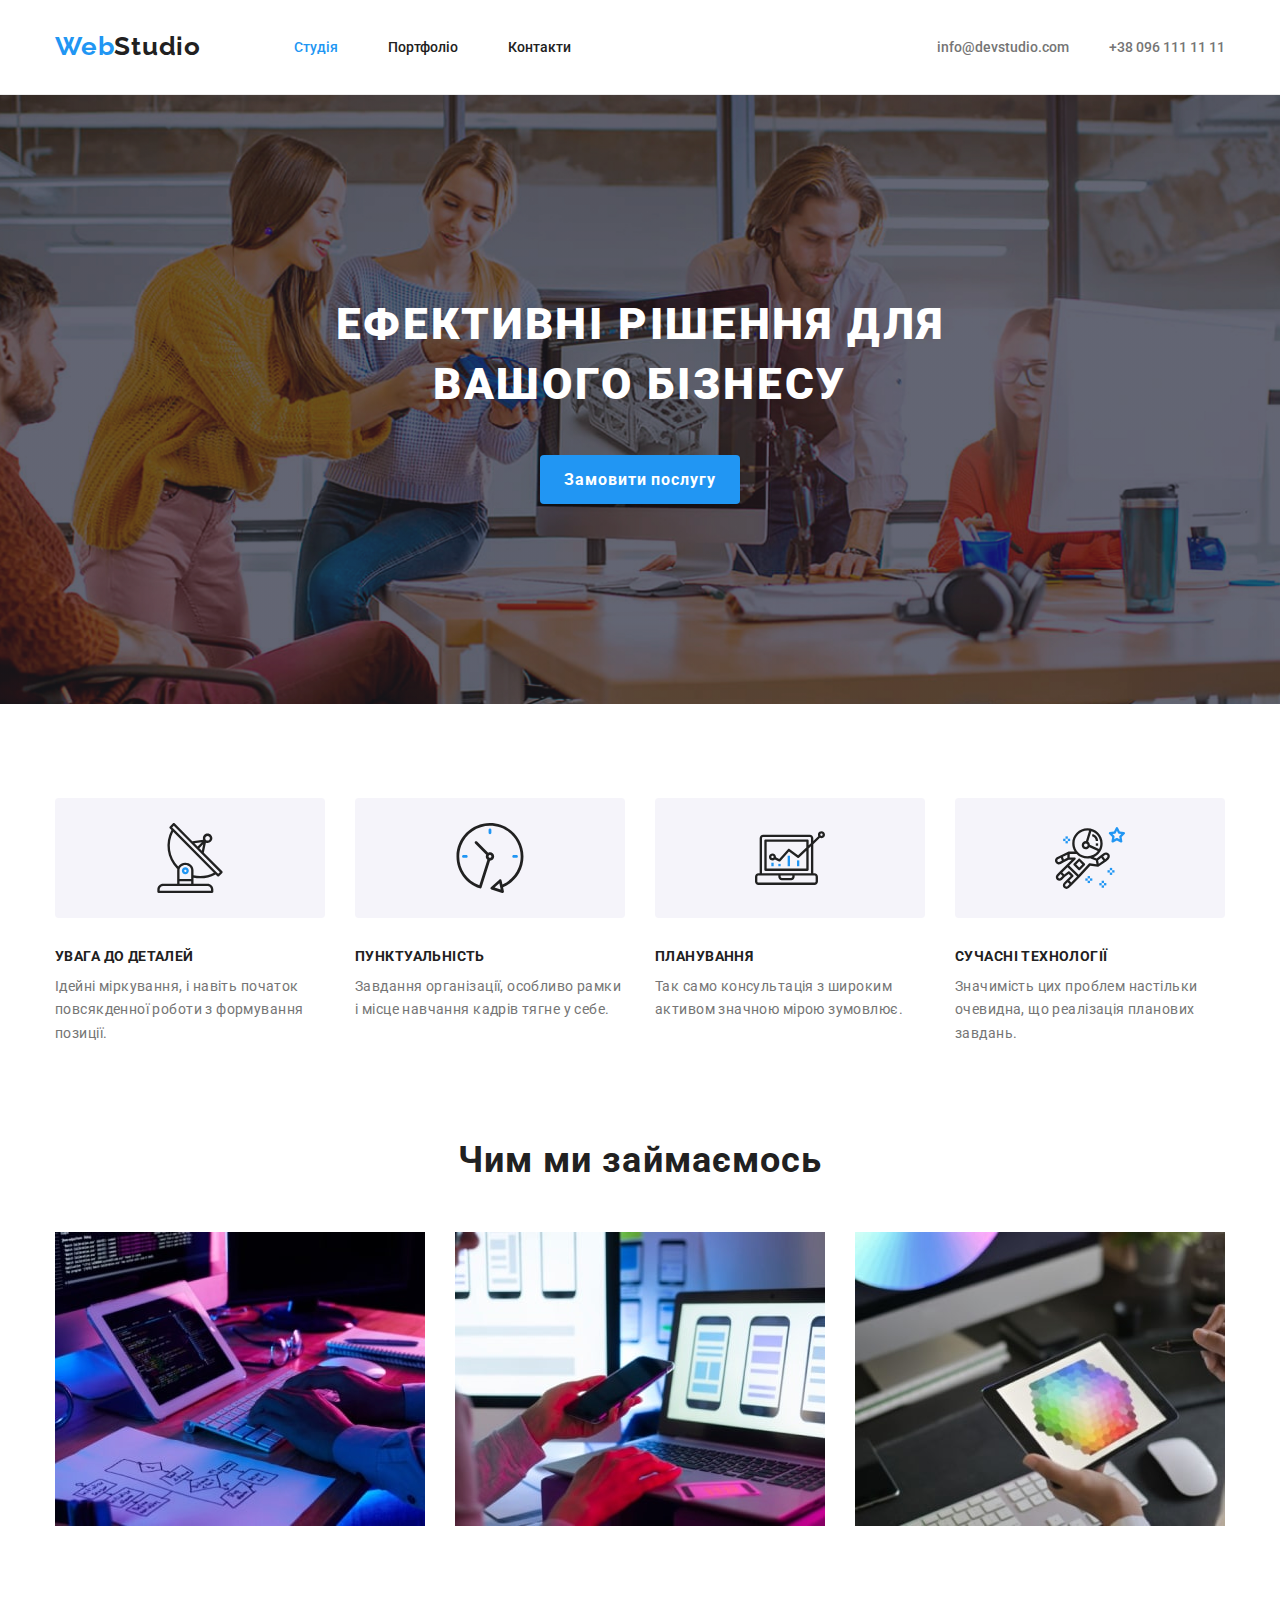
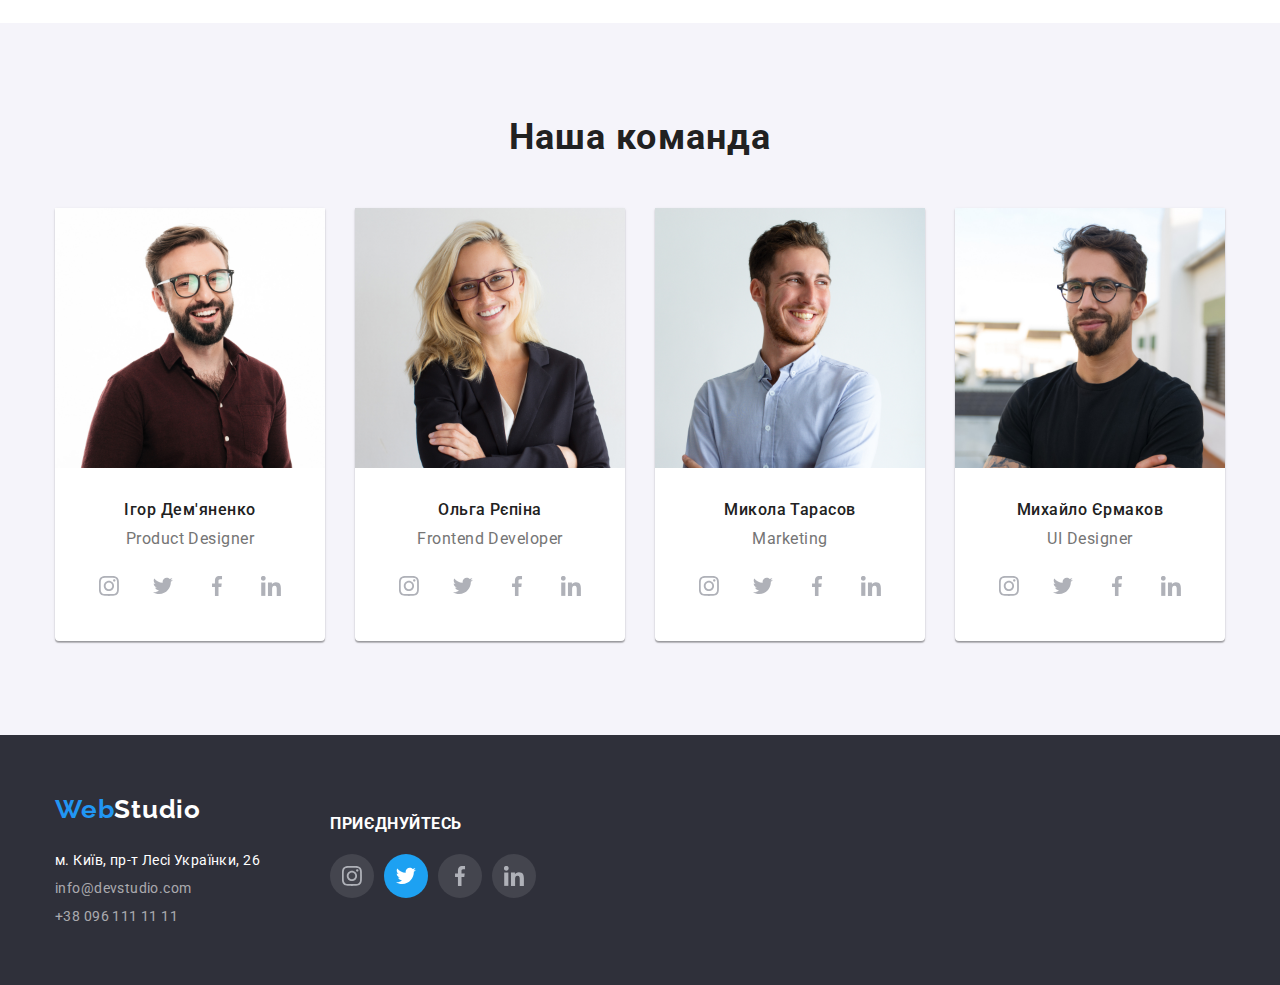
==== index.html @ 8936e747 "add icon in feature, add social link in employee (grid use), add link in footer (grid), some fixes a" ====
<!doctype html>
<html lang="uk">
	<head>
		<meta charset="utf-8">
		<meta name="viewport" content="width=device-width, initial-scale=1">
		<title>Студія</title>
        <link rel="preconnect" href="https://fonts.googleapis.com">
        <link rel="preconnect" href="https://fonts.gstatic.com" crossorigin>
        <link rel="stylesheet"
            href="https://fonts.googleapis.com/css2?family=Raleway:wght@700&family=Roboto:wght@400;500;700;900&display=swap">
        <link rel="stylesheet" href="css/modern-normalize.css">
        <link rel="stylesheet" href="./css/styles.css">
        <link rel="stylesheet" href="https://cdnjs.cloudflare.com/ajax/libs/font-awesome/5.15.4/css/all.min.css">

	</head>
	<body>
        <header class="header">
            <div class="container">
                <a href="#" class="logo"><span class="accent-text-logo">Web</span>Studio</a>
                <nav>
                    <ul class="navigation-button-list">
                        <li><a class="navigation-button navigation-button-active" href="#">Студія</a></li>
                        <li><a class="navigation-button" href="portfolio.html">Портфоліо</a></li>
                        <li><a class="navigation-button" href="#">Контакти</a></li>
                    </ul>
                </nav>
                <ul class="contact-info">
                    <li><a class="email" href="mailto:info@devstudio.com" title="info@devstudio.com">info@devstudio.com</a></li>
                    <li><a class="tel" href="tel:+380961111111">+38 096 111 11 11</a></li>
                </ul>
            </div>
        </header>
		<main>
			<section class="hero">
                <div class="hero-container container">
                    <h1 class="hero-header">Ефективні рішення для вашого бізнесу</h1>
                    <button class="hero-button" type="button">Замовити послугу</button>
                </div>
			</section>
			<section class="main-content">
                <div class="container">
                    <ul class="feature-list">
                        <li class="feature antenna">
                            <h3 class="feature-title">увага до деталей</h3>
                            <p class="feature-description">
                                Ідейні міркування, і навіть початок повсякденної роботи з
                                формування позиції.
                            </p>
                        </li>
                        <li class="feature clock">
                            <h3 class="feature-title">пунктуальність</h3>
                            <p class="feature-description">
                                Завдання організації, особливо рамки і місце навчання кадрів тягне
                                у себе.
                            </p>
                        </li>
                        <li class="feature diagram">
                            <h3 class="feature-title">планування</h3>
                            <p class="feature-description">
                                Так само консультація з широким активом значною мірою зумовлює.
                            </p>
                        </li>
                        <li class="feature astronaut">
                            <h3 class="feature-title">сучасні технології</h3>
                            <p class="feature-description">
                                Значимість цих проблем настільки очевидна, що реалізація планових
                                завдань.
                            </p>
                        </li>
                    </ul>
                </div>
			</section>
            <section class="development">
                <div class="container">
                    <h2 class="development-stack-header">Чим ми займаємось</h2>
                    <ul class="development-stack-list">
                        <li class="development-stack">
                            <img src="./images/img_1.jpg" alt="макінтош" width="370" height="294" />
                        </li>
                        <li class="development-stack">
                            <img src="./images/img_2.jpg" alt="макбук" width="370" height="294" />
                        </li>
                        <li class="development-stack">
                            <img src="./images/img_3.jpg" alt="айпад" width="370" height="294" />
                        </li>
                    </ul>
                </div>
			</section>
            <section class="team-section">
                <div class="container">
                    <h2 class="team-header">Наша команда</h2>
                    <ul class="team-list">
                        <li class="employee">
                            <img src="./images/Igor.jpg" alt="Ігор Дем'яненко" width="300" />
                            <div class="employee-name-job">
                                <h3 class="employee-name">Ігор Дем'яненко</h3>
                                <p class="employee-job">Product Designer</p>

                                <div class="employee-icons">
                                    <ul class="employee-icons-ul">
                                        <li>
                                            <a href="https://www.instagram.com/" target="_blank">
                                                <svg class="employee-icon" width="44" height="44">
                                                    <circle cx="50%" cy="50%" r="22" fill="currentColor" />
                                                    <use xlink:href="./images/instagram.svg#icon" width="20" height="20" x="27%" y="27%"></use>
                                                </svg>
                                            </a>
                                        </li>
                                        <li>
                                            <a href="https://www.x.com/" target="_blank">
                                                <svg class="employee-icon" width="44" height="44">
                                                    <circle cx="50%" cy="50%" r="22" fill="null" />
                                                    <use xlink:href="./images/twitter.svg#icon" width="20" height="20" x="27%" y="27%"></use>
                                                </svg>
                                            </a>
                                        </li>
                                        <li>
                                            <a href="https://www.facebook.com/" target="_blank">
                                                <svg class="employee-icon" width="44" height="44">
                                                    <circle cx="50%" cy="50%" r="22" fill="null" />
                                                    <use xlink:href="./images/facebook.svg#icon" width="20" height="20" x="27%" y="27%"></use>
                                                </svg>
                                            </a>
                                        </li>
                                        <li>
                                            <a href="https://www.linkedin.com/" target="_blank">
                                                <svg class="employee-icon" width="44" height="44">
                                                    <circle cx="50%" cy="50%" r="22" fill="null" />
                                                    <use xlink:href="./images/linkedin.svg#icon" width="20" height="20" x="27%" y="27%"></use>
                                                </svg>
                                            </a>
                                        </li>
                                    </ul>
                                </div>
                            </div>
                        </li>
                        <li class="employee">
                            <img src="./images/Olga.jpg" alt="Ольга Рєпіна" width="270" height="260" />
                            <div class="employee-name-job">
                                <h3 class="employee-name">Ольга Рєпіна</h3>
                                <p class="employee-job">Frontend Developer</p>

                                <div class="employee-icons">
                                    <ul class="employee-icons-ul">
                                        <li>
                                            <a href="https://www.instagram.com/" target="_blank">
                                                <svg class="employee-icon" width="44" height="44">
                                                    <circle cx="50%" cy="50%" r="22" fill="currentColor" />
                                                    <use xlink:href="./images/instagram.svg#icon" width="20" height="20" x="27%" y="27%"></use>
                                                </svg>
                                            </a>
                                        </li>
                                        <li>
                                            <a href="https://www.x.com/" target="_blank">
                                                <svg class="employee-icon" width="44" height="44">
                                                    <circle cx="50%" cy="50%" r="22" fill="null" />
                                                    <use xlink:href="./images/twitter.svg#icon" width="20" height="20" x="27%" y="27%"></use>
                                                </svg>
                                            </a>
                                        </li>
                                        <li>
                                            <a href="https://www.facebook.com/" target="_blank">
                                                <svg class="employee-icon" width="44" height="44">
                                                    <circle cx="50%" cy="50%" r="22" fill="null" />
                                                    <use xlink:href="./images/facebook.svg#icon" width="20" height="20" x="27%" y="27%"></use>
                                                </svg>
                                            </a>
                                        </li>
                                        <li>
                                            <a href="https://www.linkedin.com/" target="_blank">
                                                <svg class="employee-icon" width="44" height="44">
                                                    <circle cx="50%" cy="50%" r="22" fill="null" />
                                                    <use xlink:href="./images/linkedin.svg#icon" width="20" height="20" x="27%" y="27%"></use>
                                                </svg>
                                            </a>
                                        </li>
                                    </ul>
                                </div>
                            </div>
                        </li>
                        <li class="employee">
                            <img src="./images/Mykola.jpg" alt="Микола Тарасов" width="270" height="260" />
                            <div class="employee-name-job">
                                <h3 class="employee-name">Микола Тарасов</h3>
                                <p class="employee-job">Marketing</p>

                                <div class="employee-icons">
                                    <ul class="employee-icons-ul">
                                        <li>
                                            <a href="https://www.instagram.com/" target="_blank">
                                                <svg class="employee-icon" width="44" height="44">
                                                    <circle cx="50%" cy="50%" r="22" fill="currentColor" />
                                                    <use xlink:href="./images/instagram.svg#icon" width="20" height="20" x="27%" y="27%"></use>
                                                </svg>
                                            </a>
                                        </li>
                                        <li>
                                            <a href="https://www.x.com/" target="_blank">
                                                <svg class="employee-icon" width="44" height="44">
                                                    <circle cx="50%" cy="50%" r="22" fill="null" />
                                                    <use xlink:href="./images/twitter.svg#icon" width="20" height="20" x="27%" y="27%"></use>
                                                </svg>
                                            </a>
                                        </li>
                                        <li>
                                            <a href="https://www.facebook.com/" target="_blank">
                                                <svg class="employee-icon" width="44" height="44">
                                                    <circle cx="50%" cy="50%" r="22" fill="null" />
                                                    <use xlink:href="./images/facebook.svg#icon" width="20" height="20" x="27%" y="27%"></use>
                                                </svg>
                                            </a>
                                        </li>
                                        <li>
                                            <a href="https://www.linkedin.com/" target="_blank">
                                                <svg class="employee-icon" width="44" height="44">
                                                    <circle cx="50%" cy="50%" r="22" fill="null" />
                                                    <use xlink:href="./images/linkedin.svg#icon" width="20" height="20" x="27%" y="27%"></use>
                                                </svg>
                                            </a>
                                        </li>
                                    </ul>
                                </div>
                            </div>
                        </li>
                        <li class="employee">
                            <img src="./images/Myhailo.jpg" alt="Михайло Єрмаков" width="270" height="260" />
                            <div class="employee-name-job">
                                <h3 class="employee-name">Михайло Єрмаков</h3>
                                <p class="employee-job">UI Designer</p>
    
                                <div class="employee-icons">
                                    <ul class="employee-icons-ul">
                                        <li>
                                            <a href="https://www.instagram.com/" target="_blank">
                                                <svg class="employee-icon" width="44" height="44">
                                                    <circle cx="50%" cy="50%" r="22" fill="currentColor" />
                                                    <use xlink:href="./images/instagram.svg#icon" width="20" height="20" x="27%" y="27%"></use>
                                                </svg>
                                            </a>
                                        </li>
                                        <li>
                                            <a href="https://www.x.com/" target="_blank">
                                                <svg class="employee-icon" width="44" height="44">
                                                    <circle cx="50%" cy="50%" r="22" fill="null" />
                                                    <use xlink:href="./images/twitter.svg#icon" width="20" height="20" x="27%" y="27%"></use>
                                                </svg>
                                            </a>
                                        </li>
                                        <li>
                                            <a href="https://www.facebook.com/" target="_blank">
                                                <svg class="employee-icon" width="44" height="44">
                                                    <circle cx="50%" cy="50%" r="22" fill="null" />
                                                    <use xlink:href="./images/facebook.svg#icon" width="20" height="20" x="27%" y="27%"></use>
                                                </svg>
                                            </a>
                                        </li>
                                        <li>
                                            <a href="https://www.linkedin.com/" target="_blank">
                                                <svg class="employee-icon" width="44" height="44">
                                                    <circle cx="50%" cy="50%" r="22" fill="null" />
                                                    <use xlink:href="./images/linkedin.svg#icon" width="20" height="20" x="27%" y="27%"></use>
                                                </svg>
                                            </a>
                                        </li>
                                    </ul>
                                </div>
                            </div>
                        </li>
                    </ul>
                </div>
            </section>
		</main>
        <footer class="footer">
            <div class="container">
                <div class="footer-adress">
                    <a href="#" class="footer-logo"><span class="accent-text-logo">Web</span>Studio</a>
                    <address class="contact-info-footer">
                        <span class="studio-adress">м. Київ, пр-т Лесі Українки, 26</span>
                        <a class="email-footer" href="mailto:info@devstudio.com">info@devstudio.com</a>
                        <a class="tel-footer" href="tel:+380961111111">+38 096 111 11 11</a>
                    </address>
                </div>
                <div class="footer-icons-div">
                    <h3>приєднуйтесь</h3>
                    <ul class="footer-icons-ul">
                        <li>
                            <a href="https://www.instagram.com/" target="_blank">
                                <svg class="footer-icon" width="44" height="44">
                                    <circle cx="50%" cy="50%" r="22" fill="currentColor" />
                                    <use xlink:href="./images/instagram.svg#icon" width="20" height="20" x="27%" y="27%"></use>
                                </svg>
                            </a>
                        </li>
                        <li>
                            <a href="https://www.x.com/" target="_blank">
                                <svg class="footer-icon-twitter" width="44" height="44">
                                    <circle cx="50%" cy="50%" r="22" fill="null" />
                                    <use xlink:href="./images/twitter.svg#icon" width="20" height="20" x="27%" y="27%"></use>
                                </svg>
                            </a>
                        </li>
                        <li>
                            <a href="https://www.facebook.com/" target="_blank">
                                <svg class="footer-icon" width="44" height="44">
                                    <circle cx="50%" cy="50%" r="22" fill="null" />
                                    <use xlink:href="./images/facebook.svg#icon" width="20" height="20" x="27%" y="27%"></use>
                                </svg>
                            </a>
                        </li>
                        <li>
                            <a href="https://www.linkedin.com/" target="_blank">
                                <svg class="footer-icon" width="44" height="44">
                                    <circle cx="50%" cy="50%" r="22" fill="null" />
                                    <use xlink:href="./images/linkedin.svg#icon" width="20" height="20" x="27%" y="27%"></use>
                                </svg>
                            </a>
                        </li>
                    </ul>
                </div>
                
            </div>
        </footer>
	</body>
</html>
---- css/styles.css ----
:root {
    --primary-color: #212121;           /* Dark Gray */
    --secondary-color: #757575;         /* Medium Gray */
    --background-primary-color: #FFFFFF; /* White */
    --background-secondary-color: #2F303A; /* Dark Blue-Gray */
    --accent-color: #2196F3;            /* Blue */
    --transparent-color: #FFFFFF99;      /* Semi-Transparent White */
    --inactive-filter-color: #F5F4FA;   /* Light Gray */
    --shadow-color: rgba(0, 0, 0, 0.15);
    --footer-info-color: rgba(255, 255, 255, 0.6);
    --block-feature-color: rgba(245, 244, 250, 1);
    --employee-icon-color: rgba(175, 177, 184, 1);
}

 body {
     font-family: "Roboto", sans-serif;
     font-style: normal;
     font-size: 14px;
     font-weight: 400;
     color: #212121;
     margin: 0 auto;
}
.container {
     max-width: 1200px;
     padding-left: 15px;
     padding-right: 15px;
     margin-left: auto;
     margin-right: auto;
}
button {
    border: 0px;
    border-radius: 4px;
}
button:focus {
    outline: none;
    border: 1px solid var(--accent-color);
}
h1, h2, h3, p, ul, li {
    padding: 0;
    margin: 0;
}
 .header {
     background-color: var(--background-primary-color);
     border-bottom: 1px solid #ECECEC;
     padding: 32px 0;
}
.header .container {
    display: flex;
    align-items: center;
}

.logo {    
    margin-right: 93px;
}
.navigation-button-list {
    display: flex;
    gap: 50px;    
}
.navigation-button {
    display: inline-block;
}
.contact-info {
    margin-left: auto;
    display: flex;
    gap: 40px;
}
 .logo, .footer-logo {
     color: var(--primary-color);
     text-decoration: none;
     font-family: "Raleway", sans-serif;
     letter-spacing: 0.03em;
     font-weight: 700;
     font-size: 26px;
}
 .accent-text-logo {
     color: var(--accent-color) 
}
 .tel, .email, .navigation-button, .navigation-button-active {
     transition: color 300ms;
     color: var(--primary-color);
     text-decoration: none;
     font-weight: 500;
}
 .tel, .email {
     color: var(--secondary-color) 
}
.contact-info a:hover,
.contact-info a:focus,
.navigation-button:hover,
.navigation-button:focus,
.navigation-button-active {
    color: var(--accent-color);
}

 .hero {
     background: linear-gradient(rgba(47, 48, 58, 0.4), rgba(47, 48, 58, 0.4)), 
     url('/images/img-overlay.jpg') center/cover no-repeat;     
     background-color: var(--background-secondary-color);
     padding-top: 200px;
     padding-bottom: 200px;
}
.hero-container {
    display: flex;
    justify-content: center;
    align-items: center;
    flex-direction: column;
}
 .hero-header {
     color: var(--background-primary-color);
     width: 696px;
     text-align: center;
     margin-bottom: 40px;
     font-size: 44px;
     font-weight: 900;
     text-transform: uppercase;
     line-height: 1.36;
     letter-spacing: 0.06em;
}
 .hero-button {
     color: var(--background-primary-color);
     padding: 10px 24px;
     margin: auto;
     font-size: 16px;
     font-weight: 700;
     line-height: 1.87;
     letter-spacing: 0.06em;
     border-radius: 4px;
     box-shadow: 0px 4px 4px 0px var(--shadow-color);
     background-color: var(--accent-color);
     cursor: pointer;
     border: none;
     font-family: inherit;
}
.main-content {
    padding-top: 94px;
}
.contact-info, .navigation-button-list, .feature, .development-stack-list, .filter-list, .team-list, .project-list, .footer-icons-ul, .employee-icons-ul {
     list-style-type: none;
}
.feature {
    max-width: 270px;
    flex-shrink: 0;
}

.feature::before {
    display: block;
    content: "";
    height: 120px;
    background-color: var(--block-feature-color);
    background-repeat: no-repeat;
    background-position: center;
    border-radius: 4px;
    margin-bottom: 30px;
}

.antenna::before {
    background-image: url("/images/antenna.svg");
}
.clock::before {
    background-image: url("/images/clock.svg");
}
.diagram::before {
    background-image: url("/images/diagram.svg");
}
.astronaut::before {
    background-image: url("/images/astronaut.svg");
}
.feature-list {
    display: flex;
    flex-direction: row;
    justify-content: center;
    gap: 30px;
}
 .feature-title {
     color: var(--primary-color);
     font-weight: 700;
     text-transform: uppercase;
     font-size: 14px;
     letter-spacing: 0.03em;
     padding-bottom: 10px;
}
 .feature-description {
     color: var(--secondary-color);
     line-height: 1.71;
     letter-spacing: 0.03em;
}
 .development-stack-header, .team-header {
     color: var(--primary-color);
     text-align: center;
     font-size: 36px;
     font-weight: 700;
     letter-spacing: 0.03em;
     margin-bottom: 50px;
}
.development-stack-list {
    display: flex;
    justify-content: center;
    gap: 30px;
}
.development {
    padding: 94px 0px;
}
.team-section {
    background-color: var(--inactive-filter-color);
    padding: 94px 0px;
}
.team-list {
    display: flex;
    flex-direction: row;
    justify-content: center;
    gap: 30px;
}
.employee {
    background-color: var(--background-primary-color);
    border-radius: 0px 0px 4px 4px;
    box-shadow: 0px 2px 1px 0px rgba(0, 0, 0, 0.20), 0px 1px 1px 0px rgba(0, 0, 0, 0.14), 0px 1px 3px 0px rgba(0, 0, 0, 0.12);
}
.employee img {
    height: 260px;
    width: 270px;
}
.employee-name-job {
    padding-top: 30px;
    padding-bottom: 30px;
    text-align: center;
}
 .employee-name, .employee-job {
     color: var(--primary-color);
     font-size: 16px;
     font-weight: 500;
     letter-spacing: 0.03em;
     display: flex;
     justify-content: center;
}
.employee-name {
    margin-bottom: 10px;
}
 .employee-job {
     color: var(--secondary-color);
     margin-bottom: 16px;
     font-weight: 400;
}
 .footer {
     background-color: var(--background-secondary-color);
     padding-top: 60px;
     padding-bottom: 60px;
     width: 100%;
     position: relative;
}
 .footer-logo {
     color: var(--background-primary-color);
}
.contact-info-footer {
    margin-top: 28px;
    display: flex;
    flex-direction: column;
    gap: 12px;
}
 .studio-adress, .email-footer, .tel-footer {
     color: var(--background-primary-color);
     font-style: normal;
     font-size: 14px;
     line-height: 1.14;
     letter-spacing: 0.03em;
}
 .email-footer, .tel-footer {
     color: var(--footer-info-color);
     text-decoration: none;
}

.project-area-container {
    padding: 94px 0px;
}
.filter-list {
    display: flex;
    flex-direction: row;
    justify-content: center;
    gap: 8px;
    margin-bottom: 50px;
}
 .filter {
     color: var(--primary-color);
     background-color: var(--inactive-filter-color);
     font-family: inherit;
     font-size: 16px;
     font-weight: 500;
     line-height: 1.62;
     letter-spacing: 0.03em;
     cursor: pointer;
     transition: color 300ms;
     padding: 6px 22px;
     gap: 30px;
     border: none;
}
 .filter:hover, .filter:focus {
     color: var(--background-primary-color);
     background-color: var(--accent-color);
     box-shadow: 0px 2px 2px 0px rgba(0, 0, 0, 0.12), 0px 1px 2px 0px rgba(0, 0, 0, 0.08), 0px 3px 1px 0px rgba(0, 0, 0, 0.10);
}
 .project {
     text-decoration: none;
}
.project-list {
    display: grid;
    grid-template-columns: repeat(3, 1fr);
    justify-content: center;
    gap: 30px;
}
.project-list li {
    display: flex;
    flex-direction: column;
    border: 1px solid #EEE;
}
.project img {
    margin-bottom: 30px;
    width: 370px;
    height: 294px;
    display: block;

}
.project-details {
    padding: 0px 24px 20px 24px;
}
 .project-title {
     color: var(--primary-color);
     font-size: 18px;
     font-weight: 700;
     line-height: 2;
     letter-spacing: 0.06em;
}
 .project-description {
     color: var(--secondary-color);
     font-size: 16px;
     line-height: 1.87;
     letter-spacing: 0.03em;
}
.footer-icons-div {
    color: #FFF;
    font-family: 'Roboto', sans-serif; /* Лучше явно указать шрифт */
    font-size: 14px;
    font-weight: 700;
    text-transform: uppercase;
    padding: 20px 0; /* Padding для внутреннего отступа */
    margin-left: 70px;
}

.footer-icons-div h3 {
    margin-bottom: 20px;
    letter-spacing: 0.03em;
}

.footer-icons-ul {
    display: grid;
    grid-template-columns: repeat(4, 1fr); /* Равномерное распределение */
    gap: 10px;
    justify-content: start;
}

.footer>div {
    display: grid;
    grid-template-columns: repeat(2, auto); /* Равномерное распределение колонок */
    justify-content: start;
}

.footer-icon circle {
    fill: rgba(255, 255, 255, 0.1);
}

.footer-icon-twitter {
    fill: #1DA1F2;
}

.footer-icon, .footer-icon-twitter use {
    color: var(--background-primary-color);
}

.employee-icons {
    margin-left: 32px;
    margin-right: 32px;
}

.employee-icons-ul {
    display: grid;
    grid-template-columns: repeat(4, 1fr); /* Равномерное распределение */
    gap: 10px;
    justify-content: center;
}

.employee-icon circle {
    fill: white;
}

.employee-icon, use {
    color: var(--employee-icon-color);
}

.employee-icon:hover circle {
    transition: 300ms;
    fill: var(--accent-color)
}

.employee-icon:hover use {
    transition: 300ms;
    color: var(--background-primary-color);
}
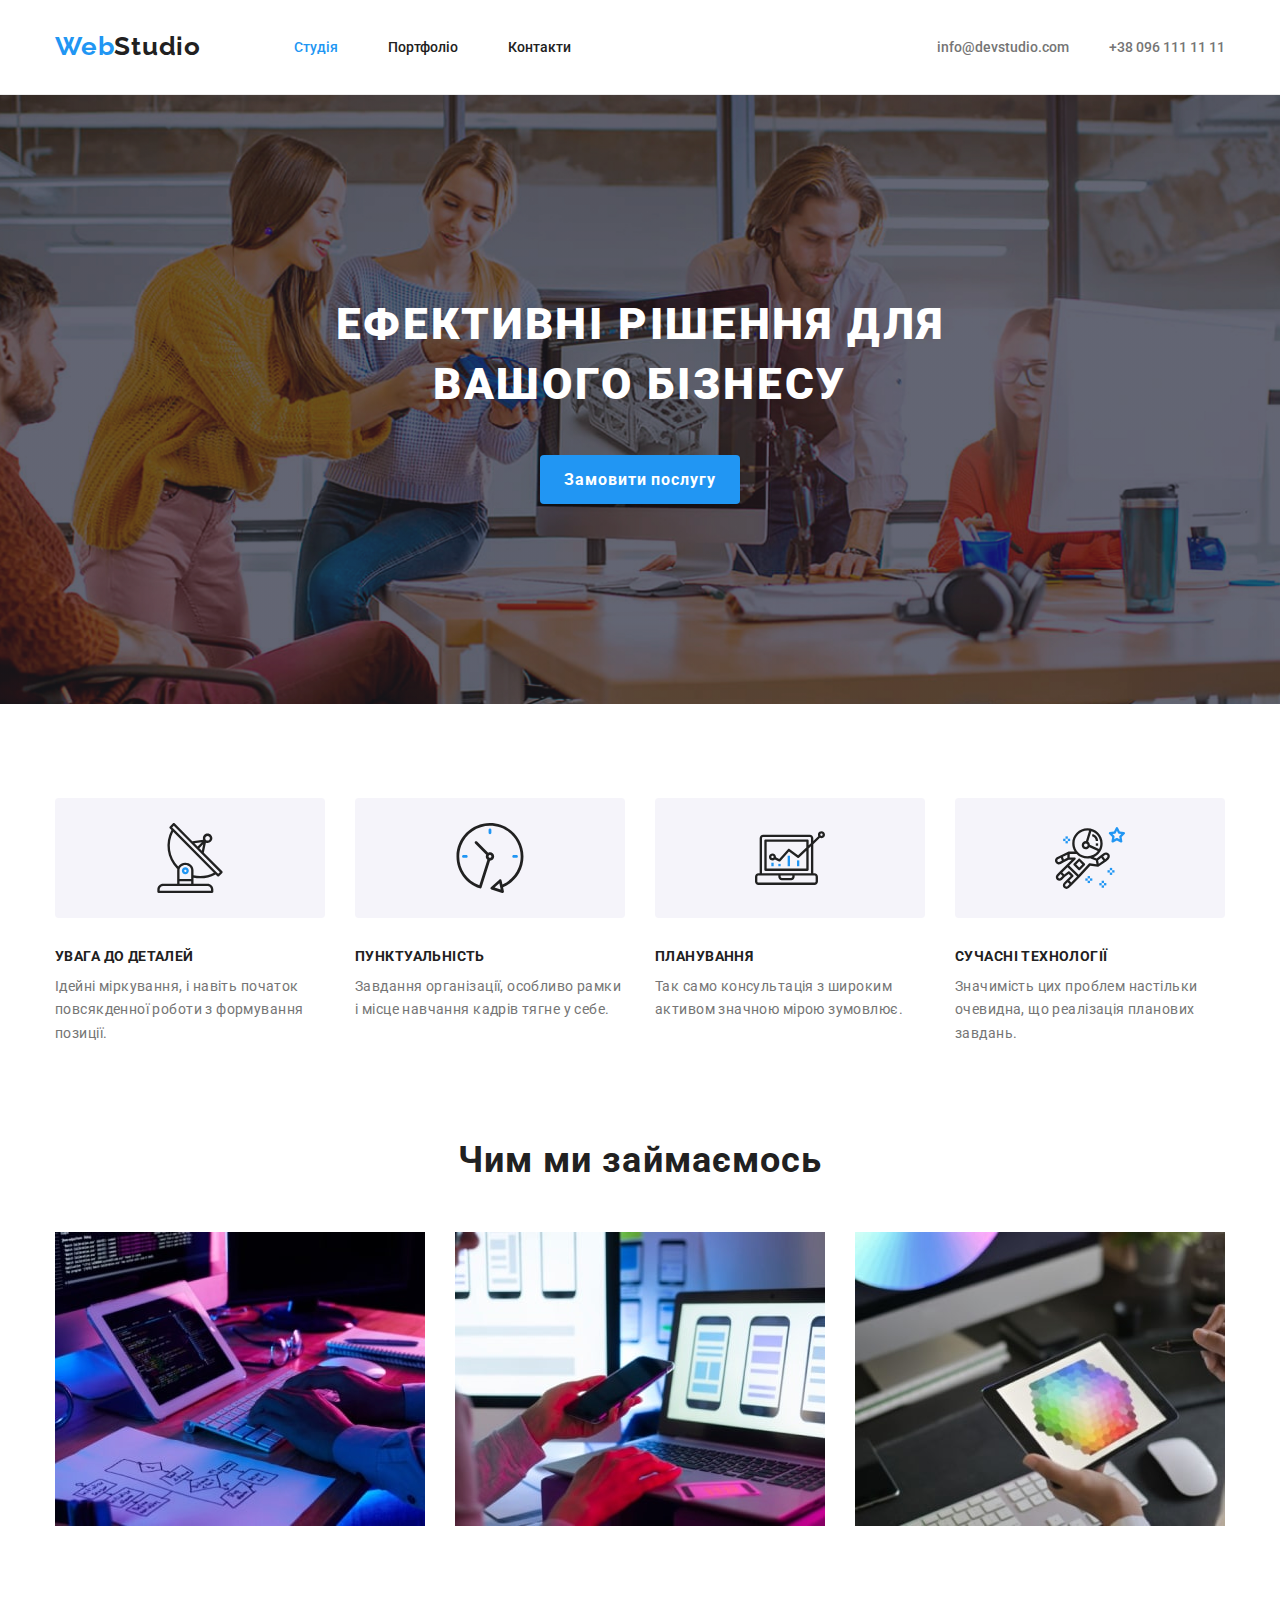
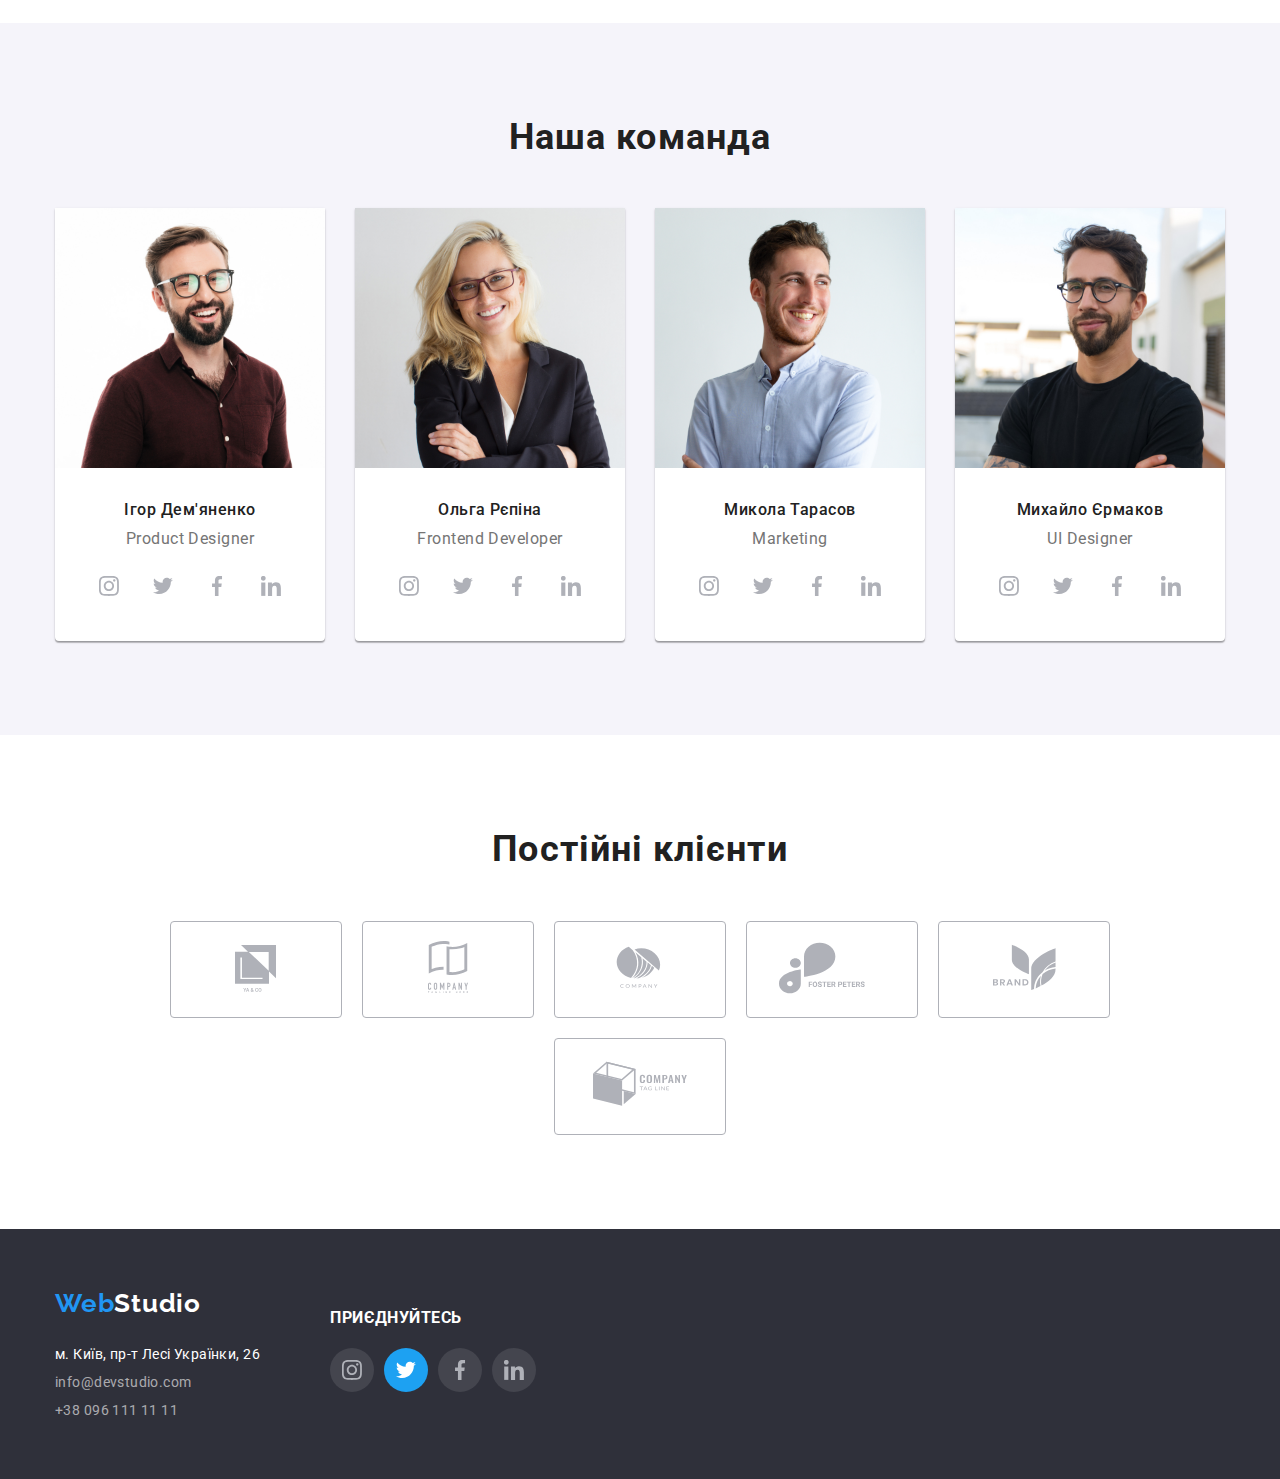
==== commit 6982a007: "add section regular-customers in index, add new footer in portfolio,many fixes" ====
--- a/index.html
+++ b/index.html
@@ -269,6 +269,57 @@
                     </ul>
                 </div>
             </section>
+            <section class="regular-customers">
+                <div class="container">
+                    <h2 class="regular-customers-stack-header">Постійні клієнти</h2>
+                    <ul class="regular-customers-stack-list">
+                        <li class="regular-customers-stack">
+                            <a href="#" target="_blank">
+                                <svg class="regular-customers-stack-icon" width="106" height="60">
+                                    <use xlink:href="./images/regular-customers-logo-1.svg#icon"></use>
+                                </svg>
+                            </a>
+                        </li>
+                        <li class="regular-customers-stack">
+                            <a href="#" target="_blank">
+                                <svg class="regular-customers-stack-icon" width="106" height="60">
+                                    <use xlink:href="./images/regular-customers-logo-2.svg#icon"></use>
+                                </svg>
+                            </a>
+                        </li>
+                        <li class="regular-customers-stack">
+                            <a href="#" target="_blank">
+                                <svg class="regular-customers-stack-icon" width="106" height="60">
+                                    <use xlink:href="./images/regular-customers-logo-3.svg#icon"></use>
+                                </svg>
+                            </a>
+                        </li>
+                        <li class="regular-customers-stack">
+                            <a href="#" target="_blank">
+                                <svg class="regular-customers-stack-icon" width="106" height="60">
+                                    <use xlink:href="./images/test.svg#icon-client-logo-4"></use>
+                                </svg>
+                            </a>
+                        </li>
+                        <li class="regular-customers-stack">
+                            <a href="#" target="_blank">
+                                <svg class="regular-customers-stack-icon" width="106" height="60">
+                                    <use xlink:href="./images/regular-customers-logo-5.svg#icon"></use>
+                                </svg>
+                            </a>
+                        </li>
+                        <li class="regular-customers-stack">
+                            <a href="#" target="_blank">
+                                <svg class="regular-customers-stack-icon" width="106" height="60">
+                                    <use xlink:href="./images/regular-customers-logo-6.svg#icon"></use>
+                                </svg>
+                            </a>
+                        </li>
+                    </ul>
+                </div>
+            </section>
+            
+            
 		</main>
         <footer class="footer">
             <div class="container">
--- a/css/styles.css
+++ b/css/styles.css
@@ -134,7 +134,7 @@
 .main-content {
     padding-top: 94px;
 }
-.contact-info, .navigation-button-list, .feature, .development-stack-list, .filter-list, .team-list, .project-list, .footer-icons-ul, .employee-icons-ul {
+.contact-info, .navigation-button-list, .feature, .development-stack-list, .filter-list, .team-list, .project-list, .footer-icons-ul, .employee-icons-ul, .regular-customers-stack-list {
      list-style-type: none;
 }
 .feature {
@@ -184,7 +184,7 @@
      line-height: 1.71;
      letter-spacing: 0.03em;
 }
- .development-stack-header, .team-header {
+ .development-stack-header, .team-header, .regular-customers-stack-header {
      color: var(--primary-color);
      text-align: center;
      font-size: 36px;
@@ -404,3 +404,45 @@
     color: var(--background-primary-color);
 }
 
+.regular-customers {
+    padding: 94px;
+}
+
+.regular-customers-stack-list {
+    display: flex;
+    flex-wrap: wrap;
+    justify-content: center;
+    gap: 20px;
+}
+
+.regular-customers-stack {
+    display: flex;
+    border-radius: 4px;
+    border: 1px solid #afb1b8;
+    transition: border-color 300ms ease;
+    fill: #afb1b8;
+}
+
+.regular-customers-stack-icon {
+    width: auto;
+    height: auto;
+    padding: 16px 32px;
+    fill: currentColor;
+}
+
+.regular-customers-stack:hover use {
+    transition: 300ms;
+    color: var(--accent-color);
+    fill: var(--accent-color);
+}
+
+.regular-customers-stack {
+    border-radius: 4px;
+    border: 1px #afb1b8 solid;
+}
+
+.regular-customers-stack:hover {
+    transition: 300ms;
+    color: var(--accent-color);
+    border: 1px #2196f3 solid;
+}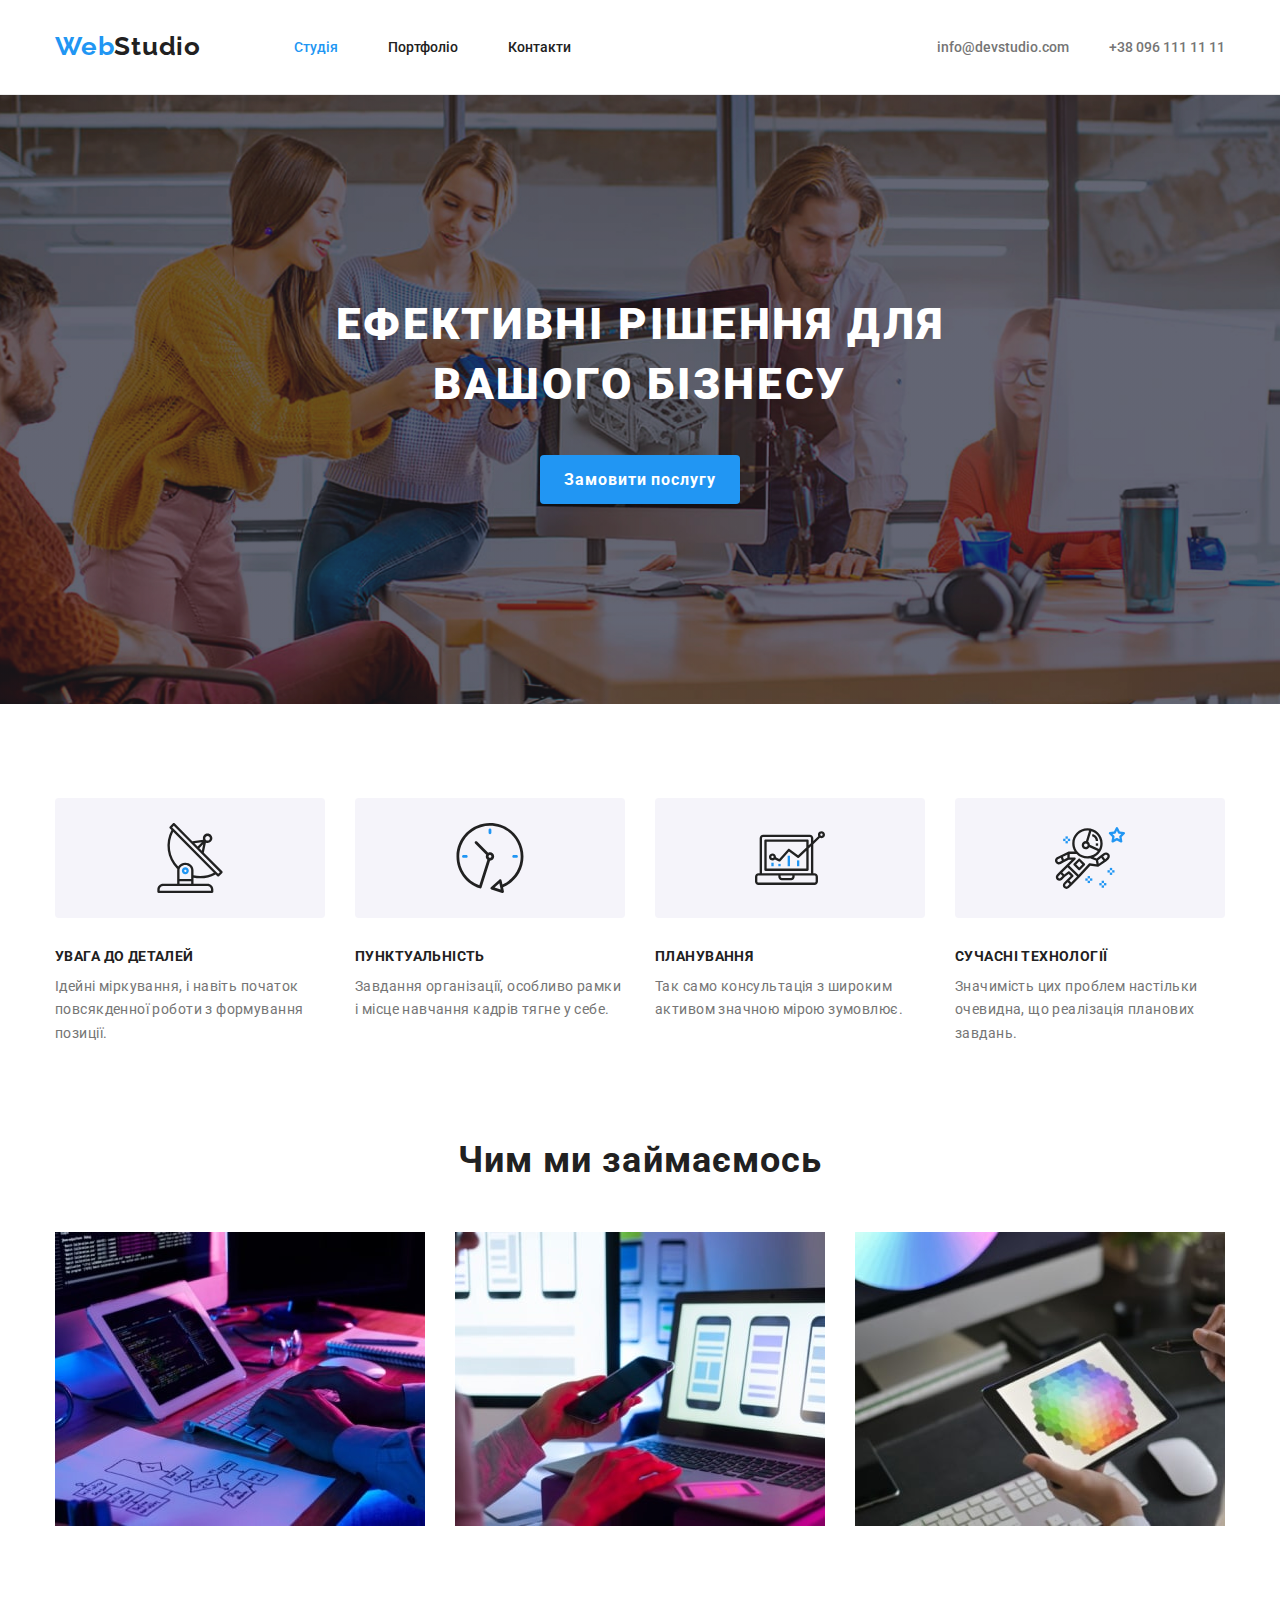
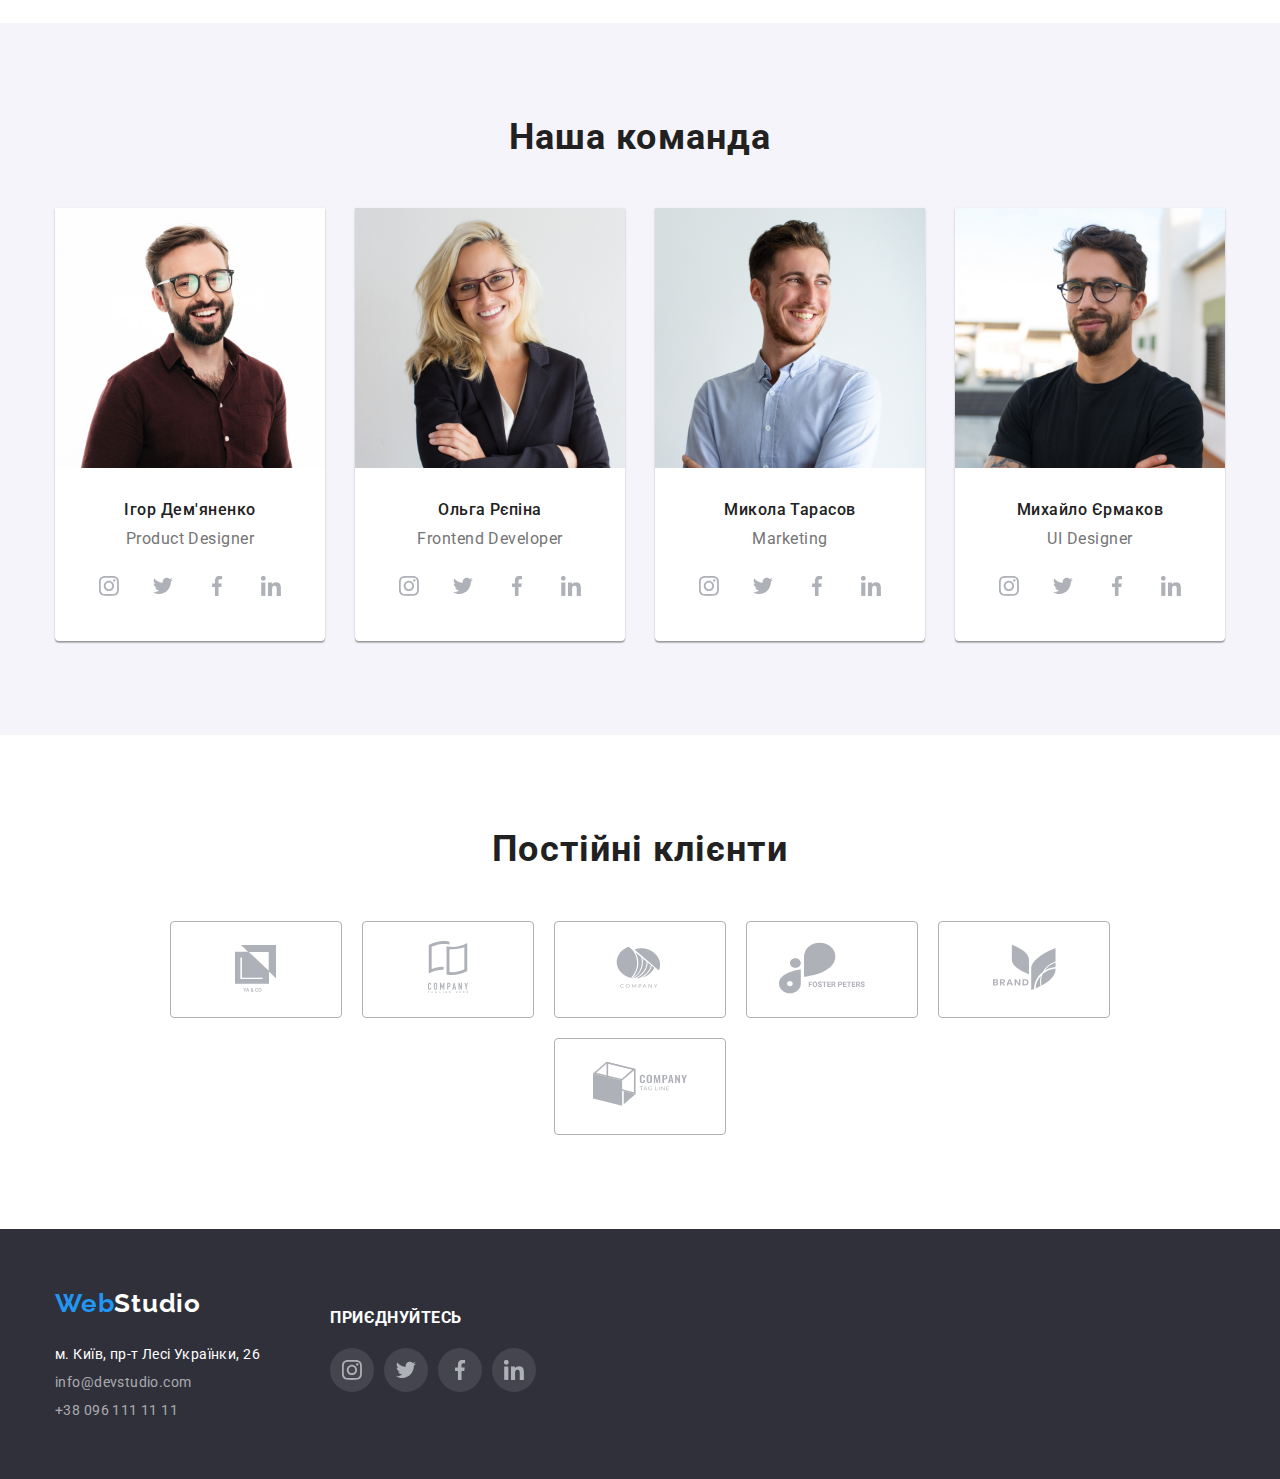
==== commit d23fd5a1: "some fix" ====
--- a/index.html
+++ b/index.html
@@ -344,7 +344,7 @@
                         </li>
                         <li>
                             <a href="https://www.x.com/" target="_blank">
-                                <svg class="footer-icon-twitter" width="44" height="44">
+                                <svg class="footer-icon" width="44" height="44">
                                     <circle cx="50%" cy="50%" r="22" fill="null" />
                                     <use xlink:href="./images/twitter.svg#icon" width="20" height="20" x="27%" y="27%"></use>
                                 </svg>
--- a/css/styles.css
+++ b/css/styles.css
@@ -10,6 +10,7 @@
     --footer-info-color: rgba(255, 255, 255, 0.6);
     --block-feature-color: rgba(245, 244, 250, 1);
     --employee-icon-color: rgba(175, 177, 184, 1);
+    --project-color-box-shadow: rgba(0, 0, 0, 0.16);
 }
 
  body {
@@ -313,10 +314,13 @@
 }
 .project img {
     margin-bottom: 30px;
-    width: 370px;
+    width: 380px;
     height: 294px;
     display: block;
 
+}
+.project:hover {
+    box-shadow: 1px 4px 6px var(--project-color-box-shadow);
 }
 .project-details {
     padding: 0px 24px 20px 24px;
@@ -366,8 +370,15 @@
     fill: rgba(255, 255, 255, 0.1);
 }
 
-.footer-icon-twitter {
-    fill: #1DA1F2;
+.footer-icon:hover circle {
+    transition: 300ms;
+    fill: var(--accent-color);
+    color: var(--background-primary-color);
+}
+
+.footer-icon:hover use {
+    transition: 300ms;
+    color: var(--background-primary-color);
 }
 
 .footer-icon, .footer-icon-twitter use {
@@ -413,14 +424,6 @@
     flex-wrap: wrap;
     justify-content: center;
     gap: 20px;
-}
-
-.regular-customers-stack {
-    display: flex;
-    border-radius: 4px;
-    border: 1px solid #afb1b8;
-    transition: border-color 300ms ease;
-    fill: #afb1b8;
 }
 
 .regular-customers-stack-icon {
@@ -438,11 +441,11 @@
 
 .regular-customers-stack {
     border-radius: 4px;
-    border: 1px #afb1b8 solid;
+    border: 1px var(--employee-icon-color) solid;
 }
 
 .regular-customers-stack:hover {
     transition: 300ms;
     color: var(--accent-color);
-    border: 1px #2196f3 solid;
+    border: 1px var(--accent-color) solid;
 }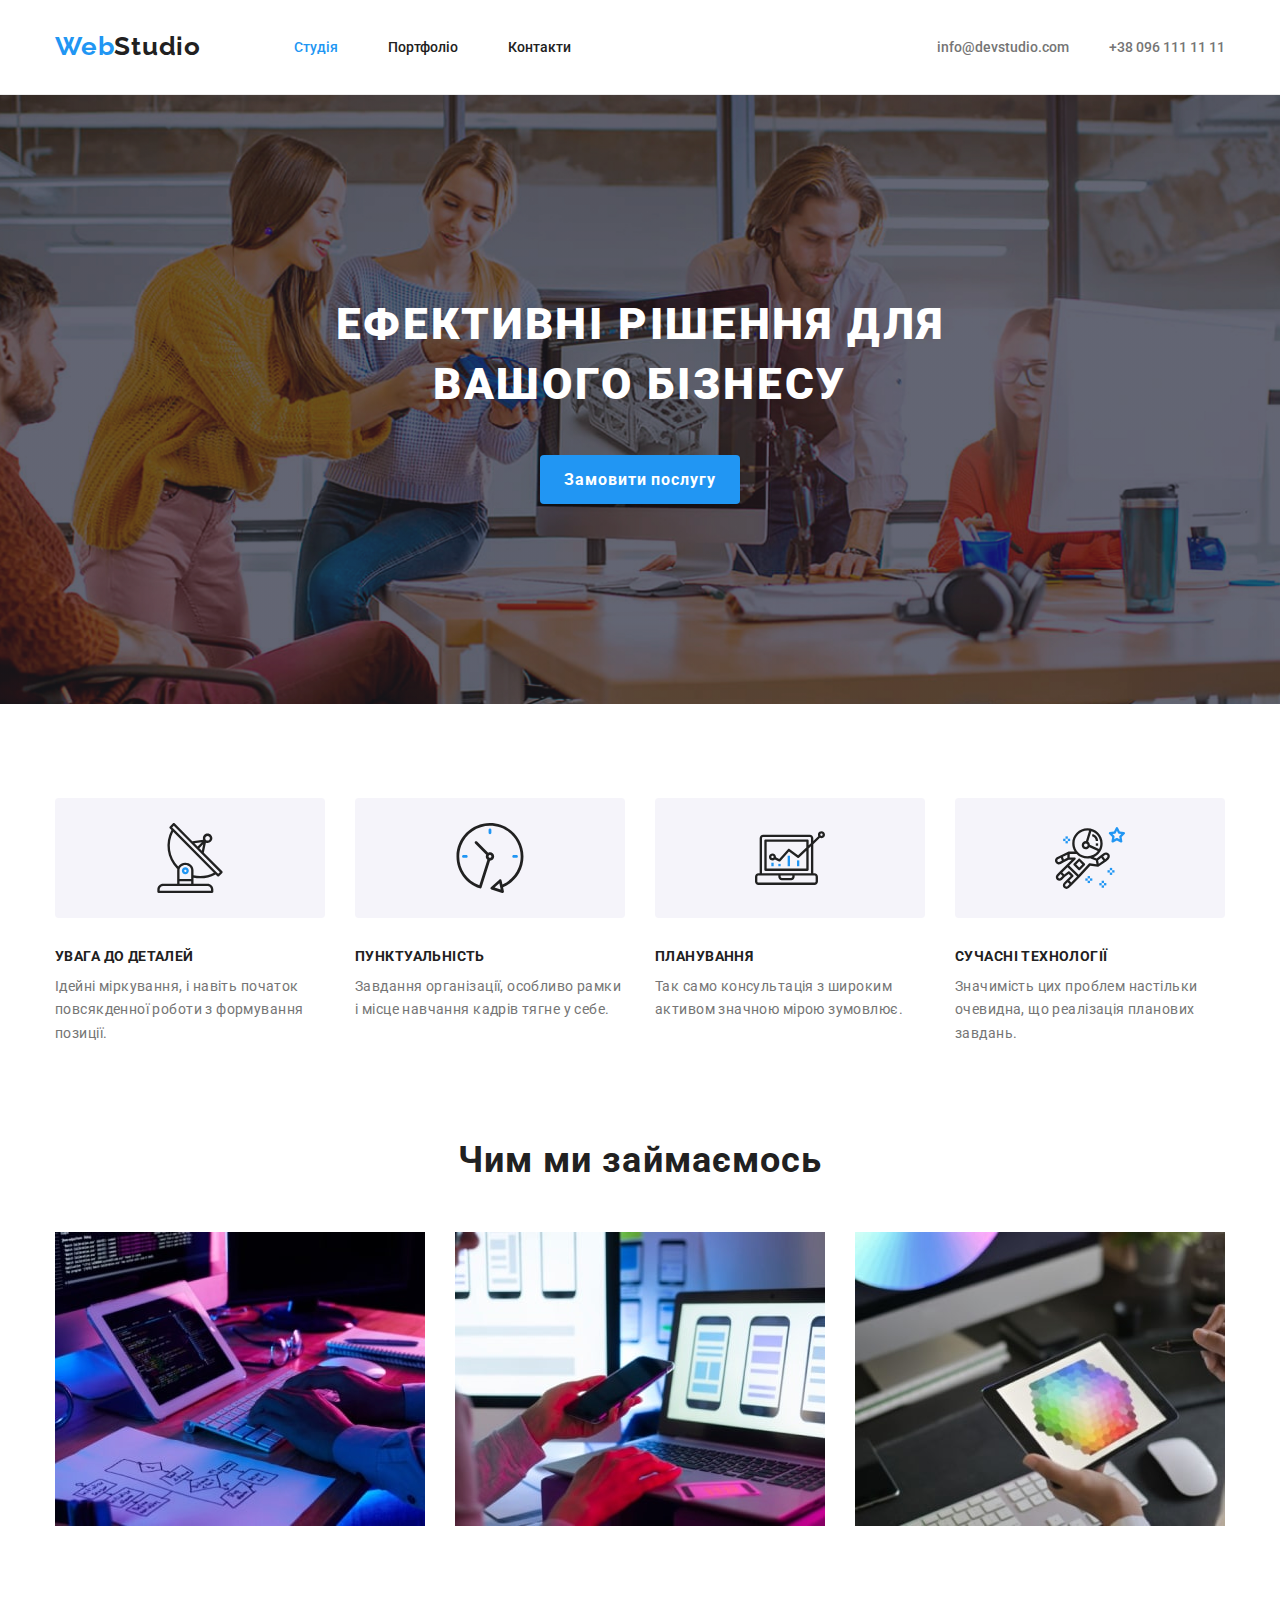
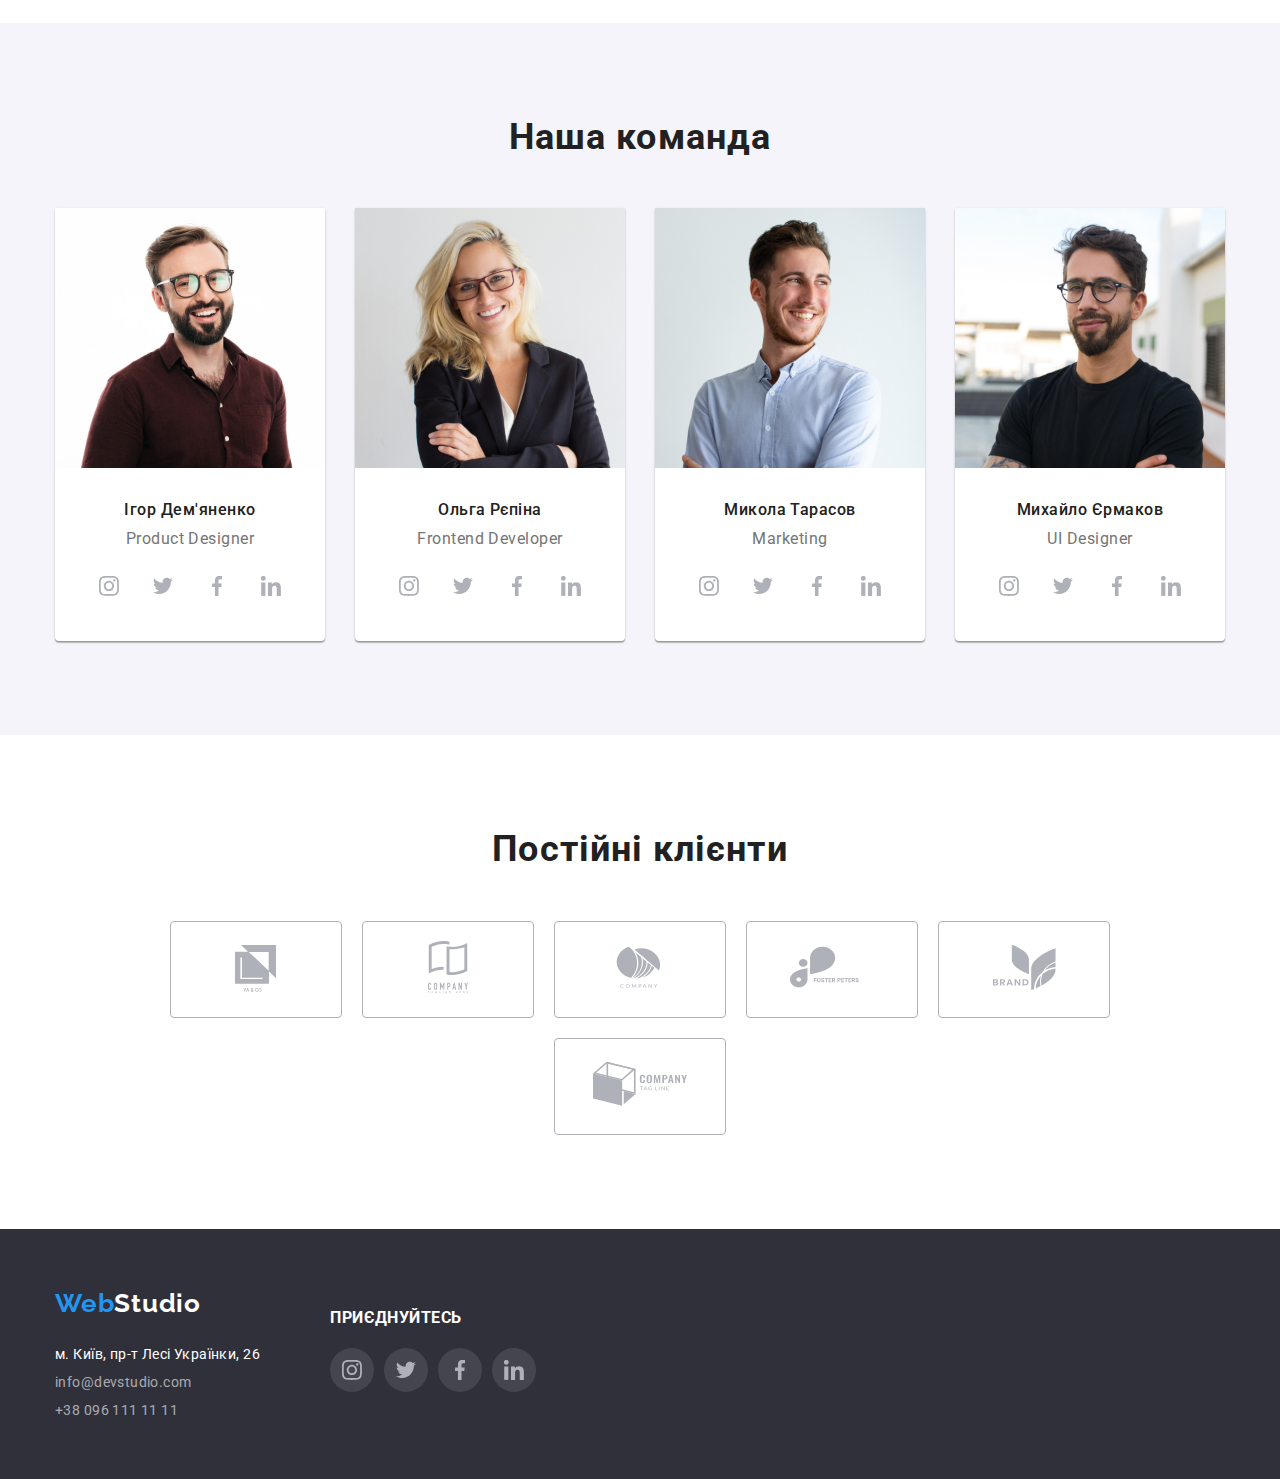
==== commit 23c1049b: "add flex-wrap in some class" ====
--- a/index.html
+++ b/index.html
@@ -297,7 +297,7 @@
                         <li class="regular-customers-stack">
                             <a href="#" target="_blank">
                                 <svg class="regular-customers-stack-icon" width="106" height="60">
-                                    <use xlink:href="./images/test.svg#icon-client-logo-4"></use>
+                                    <use xlink:href="./images/regular-customers-logo-4.svg#icon"></use>
                                 </svg>
                             </a>
                         </li>
--- a/css/styles.css
+++ b/css/styles.css
@@ -48,6 +48,7 @@
 .header .container {
     display: flex;
     align-items: center;
+    flex-wrap: wrap;
 }
 
 .logo {    
@@ -170,6 +171,7 @@
     display: flex;
     flex-direction: row;
     justify-content: center;
+    flex-wrap: wrap;
     gap: 30px;
 }
  .feature-title {
@@ -196,6 +198,7 @@
 .development-stack-list {
     display: flex;
     justify-content: center;
+    flex-wrap: wrap;
     gap: 30px;
 }
 .development {
@@ -209,6 +212,7 @@
     display: flex;
     flex-direction: row;
     justify-content: center;
+    flex-wrap: wrap;
     gap: 30px;
 }
 .employee {
@@ -355,14 +359,14 @@
 
 .footer-icons-ul {
     display: grid;
-    grid-template-columns: repeat(4, 1fr); /* Равномерное распределение */
+    grid-template-columns: repeat(4, auto);
     gap: 10px;
     justify-content: start;
 }
 
 .footer>div {
     display: grid;
-    grid-template-columns: repeat(2, auto); /* Равномерное распределение колонок */
+    grid-template-columns: repeat(2, auto);
     justify-content: start;
 }
 
@@ -392,7 +396,7 @@
 
 .employee-icons-ul {
     display: grid;
-    grid-template-columns: repeat(4, 1fr); /* Равномерное распределение */
+    grid-template-columns: repeat(4, auto);
     gap: 10px;
     justify-content: center;
 }
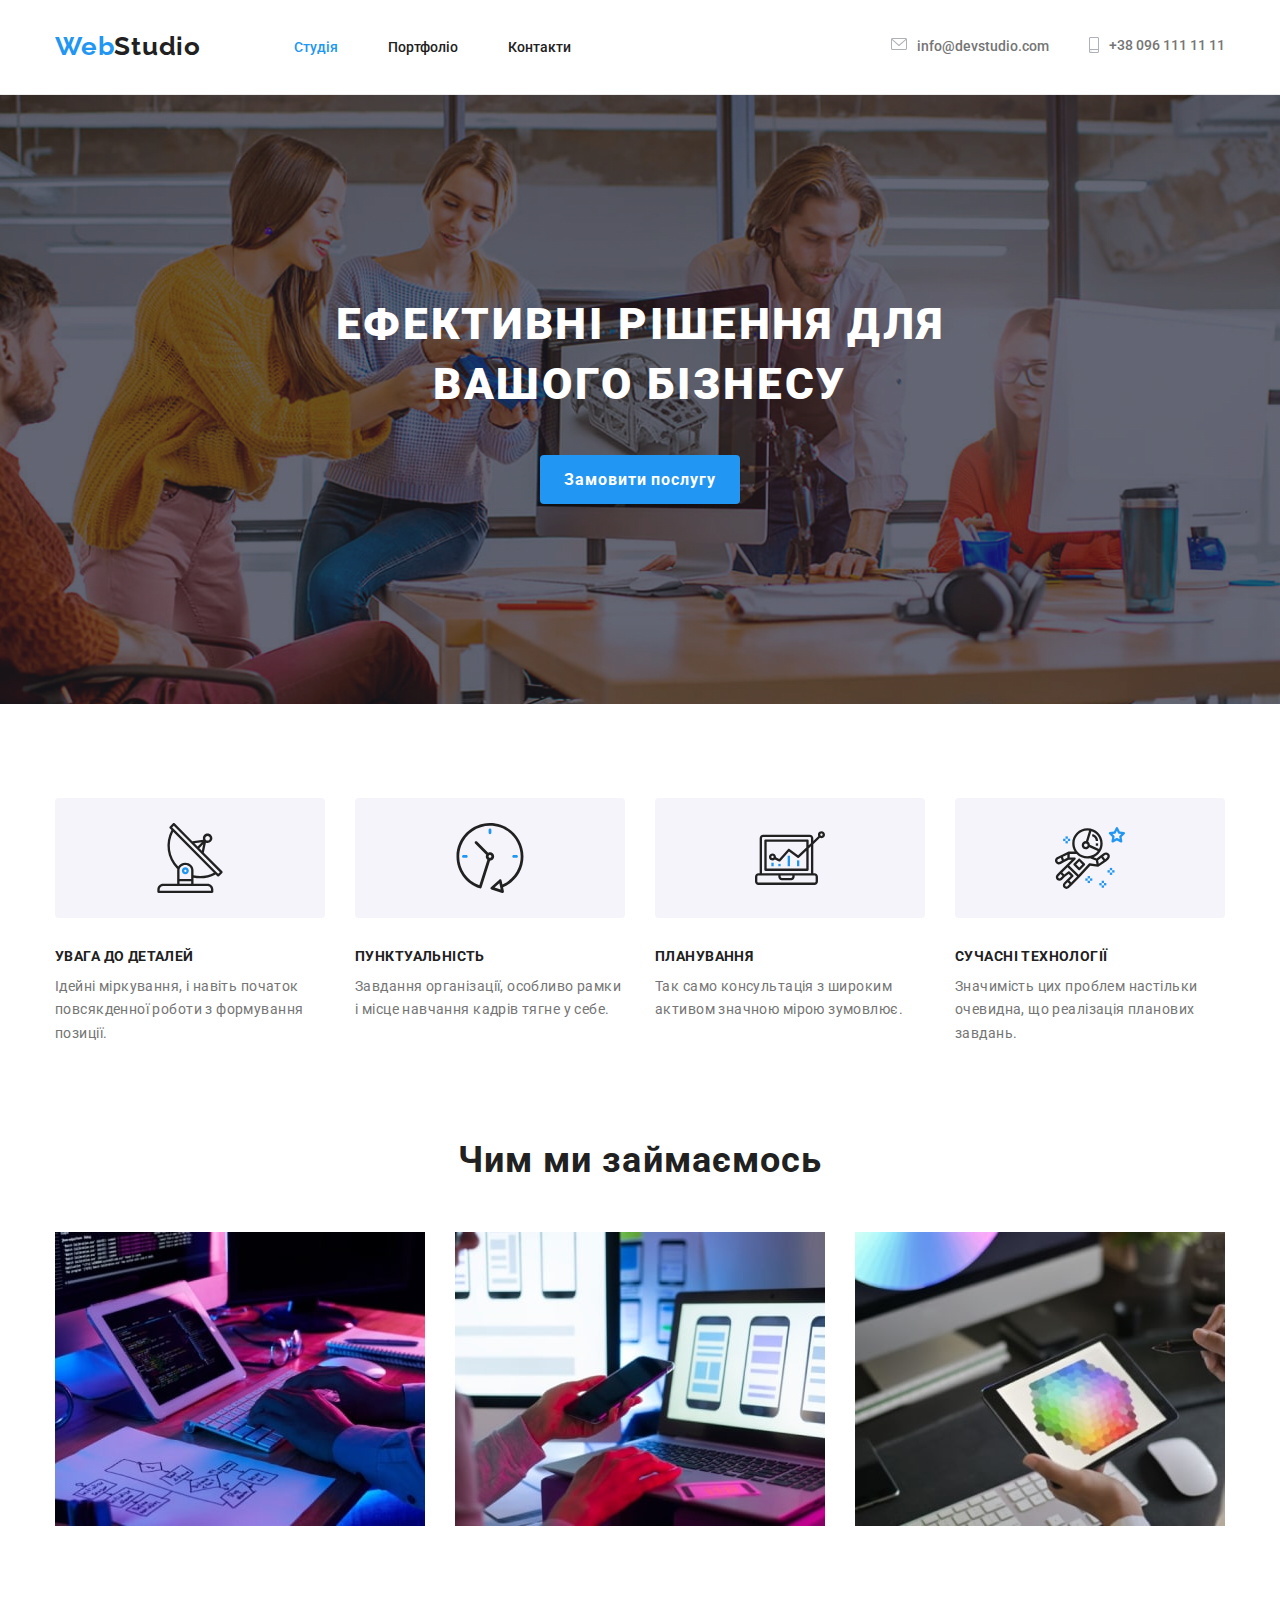
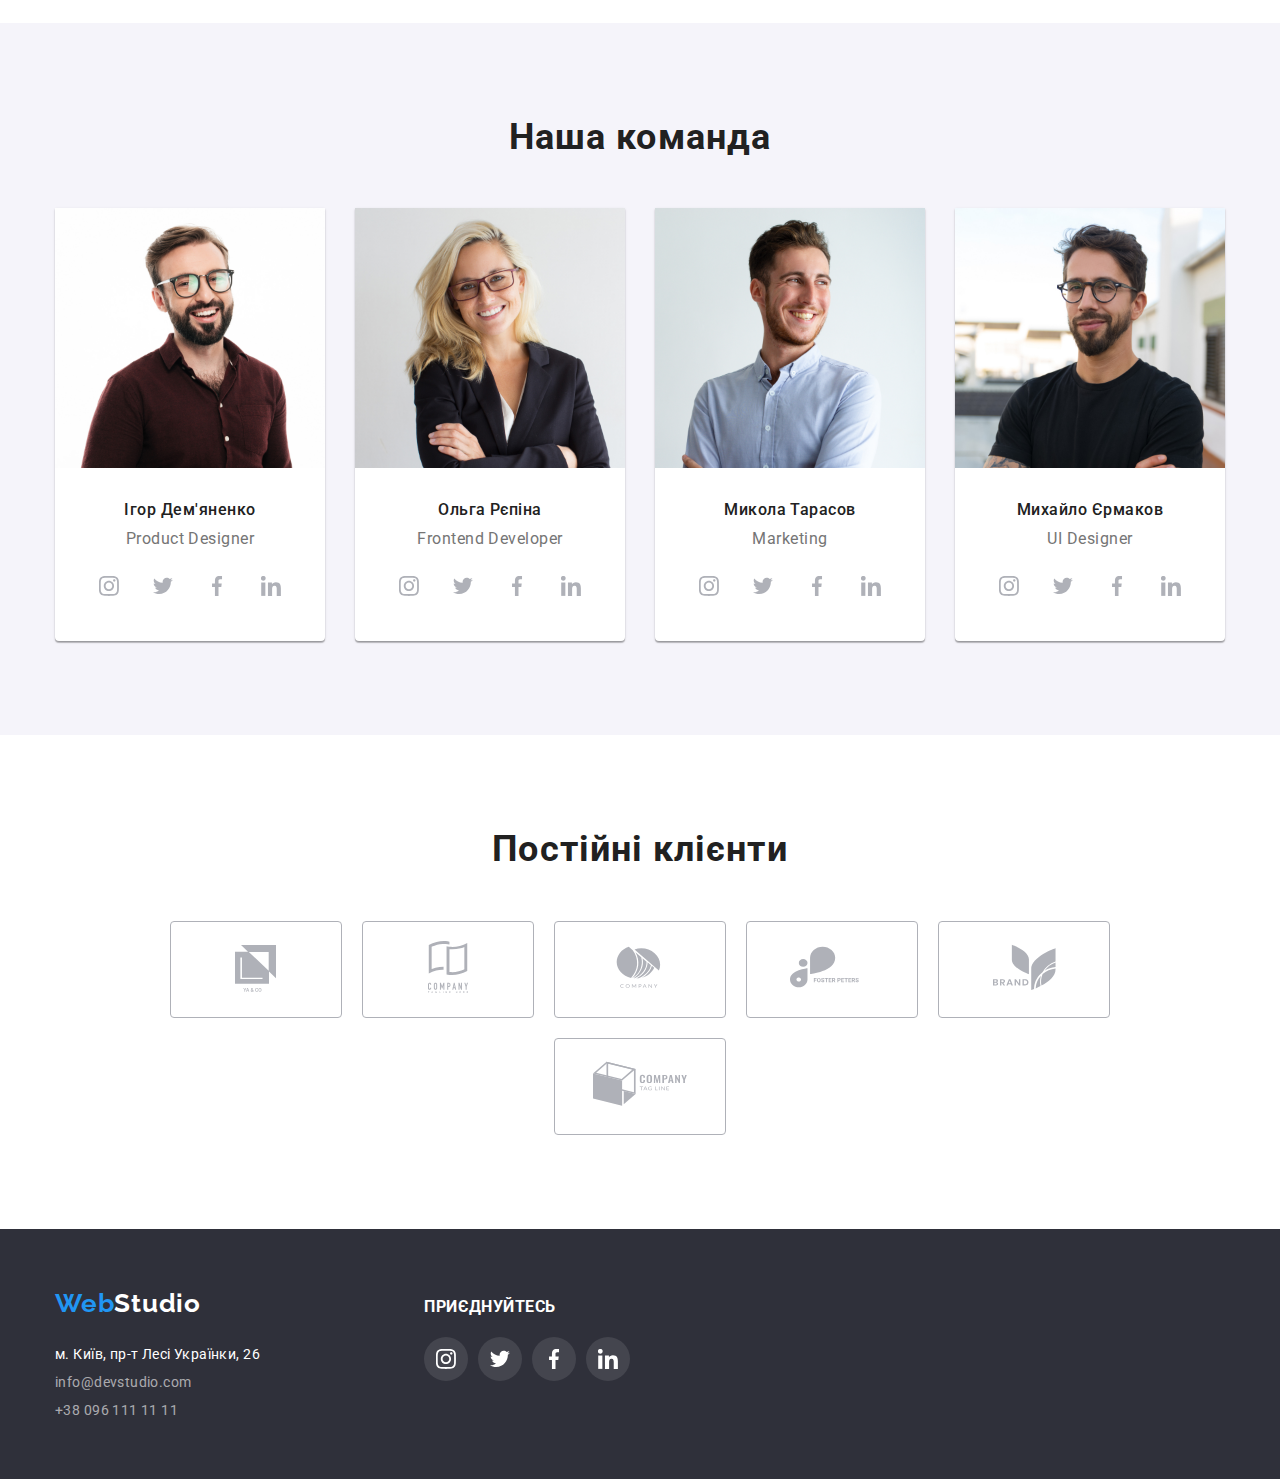
==== commit 37d4b678: "some fix" ====
--- a/index.html
+++ b/index.html
@@ -25,8 +25,22 @@
                     </ul>
                 </nav>
                 <ul class="contact-info">
-                    <li><a class="email" href="mailto:info@devstudio.com" title="info@devstudio.com">info@devstudio.com</a></li>
-                    <li><a class="tel" href="tel:+380961111111">+38 096 111 11 11</a></li>
+                    <li>
+                        <a class="email" href="mailto:info@devstudio.com" title="info@devstudio.com">
+                            <svg class="style-icon" width="16" height="12" viewBox="0 0 16 12">
+                                <use href="../images/email.svg#icon"></use>
+                            </svg>
+                            info@devstudio.com
+                        </a>
+                    </li>
+                    <li>
+                        <a class="tel" href="tel:+380961111111">
+                            <svg class="style-icon" width="10" height="16" viewBox="0 0 10 16">
+                                <use href="../images/tel.svg#icon"></use>
+                            </svg>
+                            +38 096 111 11 11
+                        </a>
+                    </li>
                 </ul>
             </div>
         </header>
@@ -96,7 +110,7 @@
                                 <h3 class="employee-name">Ігор Дем'яненко</h3>
                                 <p class="employee-job">Product Designer</p>
 
-                                <div class="employee-icons">
+                                <div>
                                     <ul class="employee-icons-ul">
                                         <li>
                                             <a href="https://www.instagram.com/" target="_blank">
@@ -140,7 +154,7 @@
                                 <h3 class="employee-name">Ольга Рєпіна</h3>
                                 <p class="employee-job">Frontend Developer</p>
 
-                                <div class="employee-icons">
+                                <div>
                                     <ul class="employee-icons-ul">
                                         <li>
                                             <a href="https://www.instagram.com/" target="_blank">
@@ -184,7 +198,7 @@
                                 <h3 class="employee-name">Микола Тарасов</h3>
                                 <p class="employee-job">Marketing</p>
 
-                                <div class="employee-icons">
+                                <div>
                                     <ul class="employee-icons-ul">
                                         <li>
                                             <a href="https://www.instagram.com/" target="_blank">
@@ -228,7 +242,7 @@
                                 <h3 class="employee-name">Михайло Єрмаков</h3>
                                 <p class="employee-job">UI Designer</p>
     
-                                <div class="employee-icons">
+                                <div>
                                     <ul class="employee-icons-ul">
                                         <li>
                                             <a href="https://www.instagram.com/" target="_blank">
--- a/css/styles.css
+++ b/css/styles.css
@@ -1,16 +1,20 @@
 :root {
-    --primary-color: #212121;           /* Dark Gray */
-    --secondary-color: #757575;         /* Medium Gray */
-    --background-primary-color: #FFFFFF; /* White */
-    --background-secondary-color: #2F303A; /* Dark Blue-Gray */
-    --accent-color: #2196F3;            /* Blue */
-    --transparent-color: #FFFFFF99;      /* Semi-Transparent White */
-    --inactive-filter-color: #F5F4FA;   /* Light Gray */
+    --primary-color: rgb(33, 33, 33);           /* Dark Gray */
+    --secondary-color: rgb(117, 117, 117);         /* Medium Gray */
+    --background-primary-color: rgb(255, 255, 255); /* White */
+    --background-secondary-color: rgb(47, 48, 58); /* Dark Blue-Gray */
+    --accent-color: rgb(33, 150, 243);            /* Blue */
+    --transparent-color: rgba(255, 255, 255, 0.6);      /* Semi-Transparent White */
+    --inactive-filter-color: rgb(245, 244, 250);   /* Light Gray */
     --shadow-color: rgba(0, 0, 0, 0.15);
     --footer-info-color: rgba(255, 255, 255, 0.6);
     --block-feature-color: rgba(245, 244, 250, 1);
     --employee-icon-color: rgba(175, 177, 184, 1);
-    --project-color-box-shadow: rgba(0, 0, 0, 0.16);
+    --project-color-box-shadow: rgba(0, 0, 0, 0.161);
+    --project-list-border-color: rgb(237, 237, 237);
+    --hero-gradient-color: rgba(47, 48, 58, 0.4);
+    --body-color: rgb(33, 33, 33);
+    --header-border-color: rgb(236, 236, 236);
 }
 
  body {
@@ -18,7 +22,7 @@
      font-style: normal;
      font-size: 14px;
      font-weight: 400;
-     color: #212121;
+     color: var(--body-color);
      margin: 0 auto;
 }
 .container {
@@ -27,6 +31,7 @@
      padding-right: 15px;
      margin-left: auto;
      margin-right: auto;
+
 }
 button {
     border: 0px;
@@ -42,7 +47,7 @@
 }
  .header {
      background-color: var(--background-primary-color);
-     border-bottom: 1px solid #ECECEC;
+     border-bottom: 1px solid var(--header-border-color);
      padding: 32px 0;
 }
 .header .container {
@@ -64,7 +69,12 @@
 .contact-info {
     margin-left: auto;
     display: flex;
+    flex-wrap: wrap;
     gap: 40px;
+}
+
+.style-icon {
+    margin-right: 10px;
 }
  .logo, .footer-logo {
      color: var(--primary-color);
@@ -84,7 +94,8 @@
      font-weight: 500;
 }
  .tel, .email {
-     color: var(--secondary-color) 
+     color: var(--secondary-color);
+     display: inline-flex;
 }
 .contact-info a:hover,
 .contact-info a:focus,
@@ -93,10 +104,12 @@
 .navigation-button-active {
     color: var(--accent-color);
 }
-
+.contact-info a:hover {
+    fill: var(--accent-color);
+}
  .hero {
-     background: linear-gradient(rgba(47, 48, 58, 0.4), rgba(47, 48, 58, 0.4)), 
-     url('/images/img-overlay.jpg') center/cover no-repeat;     
+     background: linear-gradient(var(--hero-gradient-color), var(--hero-gradient-color)), 
+     url('../images/img-overlay.jpg') center/cover no-repeat;
      background-color: var(--background-secondary-color);
      padding-top: 200px;
      padding-bottom: 200px;
@@ -156,16 +169,16 @@
 }
 
 .antenna::before {
-    background-image: url("/images/antenna.svg");
+    background-image: url("../images/antenna.svg");
 }
 .clock::before {
-    background-image: url("/images/clock.svg");
+    background-image: url("../images/clock.svg");
 }
 .diagram::before {
-    background-image: url("/images/diagram.svg");
+    background-image: url("../images/diagram.svg");
 }
 .astronaut::before {
-    background-image: url("/images/astronaut.svg");
+    background-image: url("../images/astronaut.svg");
 }
 .feature-list {
     display: flex;
@@ -234,8 +247,6 @@
      font-size: 16px;
      font-weight: 500;
      letter-spacing: 0.03em;
-     display: flex;
-     justify-content: center;
 }
 .employee-name {
     margin-bottom: 10px;
@@ -280,6 +291,7 @@
     display: flex;
     flex-direction: row;
     justify-content: center;
+    flex-wrap: wrap;
     gap: 8px;
     margin-bottom: 50px;
 }
@@ -308,17 +320,18 @@
 .project-list {
     display: grid;
     grid-template-columns: repeat(3, 1fr);
+    /*grid-template-columns: repeat(auto-fill, minmax(370px, auto));*/
     justify-content: center;
     gap: 30px;
 }
 .project-list li {
     display: flex;
     flex-direction: column;
-    border: 1px solid #EEE;
+    border: 1px solid var(--project-list-border-color);
 }
 .project img {
     margin-bottom: 30px;
-    width: 380px;
+    width: 100%;
     height: 294px;
     display: block;
 
@@ -343,12 +356,11 @@
      letter-spacing: 0.03em;
 }
 .footer-icons-div {
-    color: #FFF;
-    font-family: 'Roboto', sans-serif; /* Лучше явно указать шрифт */
+    color: var(--background-primary-color);
+    font-family: 'Roboto', sans-serif;
     font-size: 14px;
     font-weight: 700;
     text-transform: uppercase;
-    padding: 20px 0; /* Padding для внутреннего отступа */
     margin-left: 70px;
 }
 
@@ -368,6 +380,7 @@
     display: grid;
     grid-template-columns: repeat(2, auto);
     justify-content: start;
+    align-items: baseline
 }
 
 .footer-icon circle {
@@ -380,18 +393,9 @@
     color: var(--background-primary-color);
 }
 
-.footer-icon:hover use {
+.footer-icon use {
     transition: 300ms;
     color: var(--background-primary-color);
-}
-
-.footer-icon, .footer-icon-twitter use {
-    color: var(--background-primary-color);
-}
-
-.employee-icons {
-    margin-left: 32px;
-    margin-right: 32px;
 }
 
 .employee-icons-ul {
@@ -402,7 +406,7 @@
 }
 
 .employee-icon circle {
-    fill: white;
+    fill: var(--background-primary-color);
 }
 
 .employee-icon, use {
@@ -452,4 +456,7 @@
     transition: 300ms;
     color: var(--accent-color);
     border: 1px var(--accent-color) solid;
+}
+.footer .container {
+    gap: 94px;
 }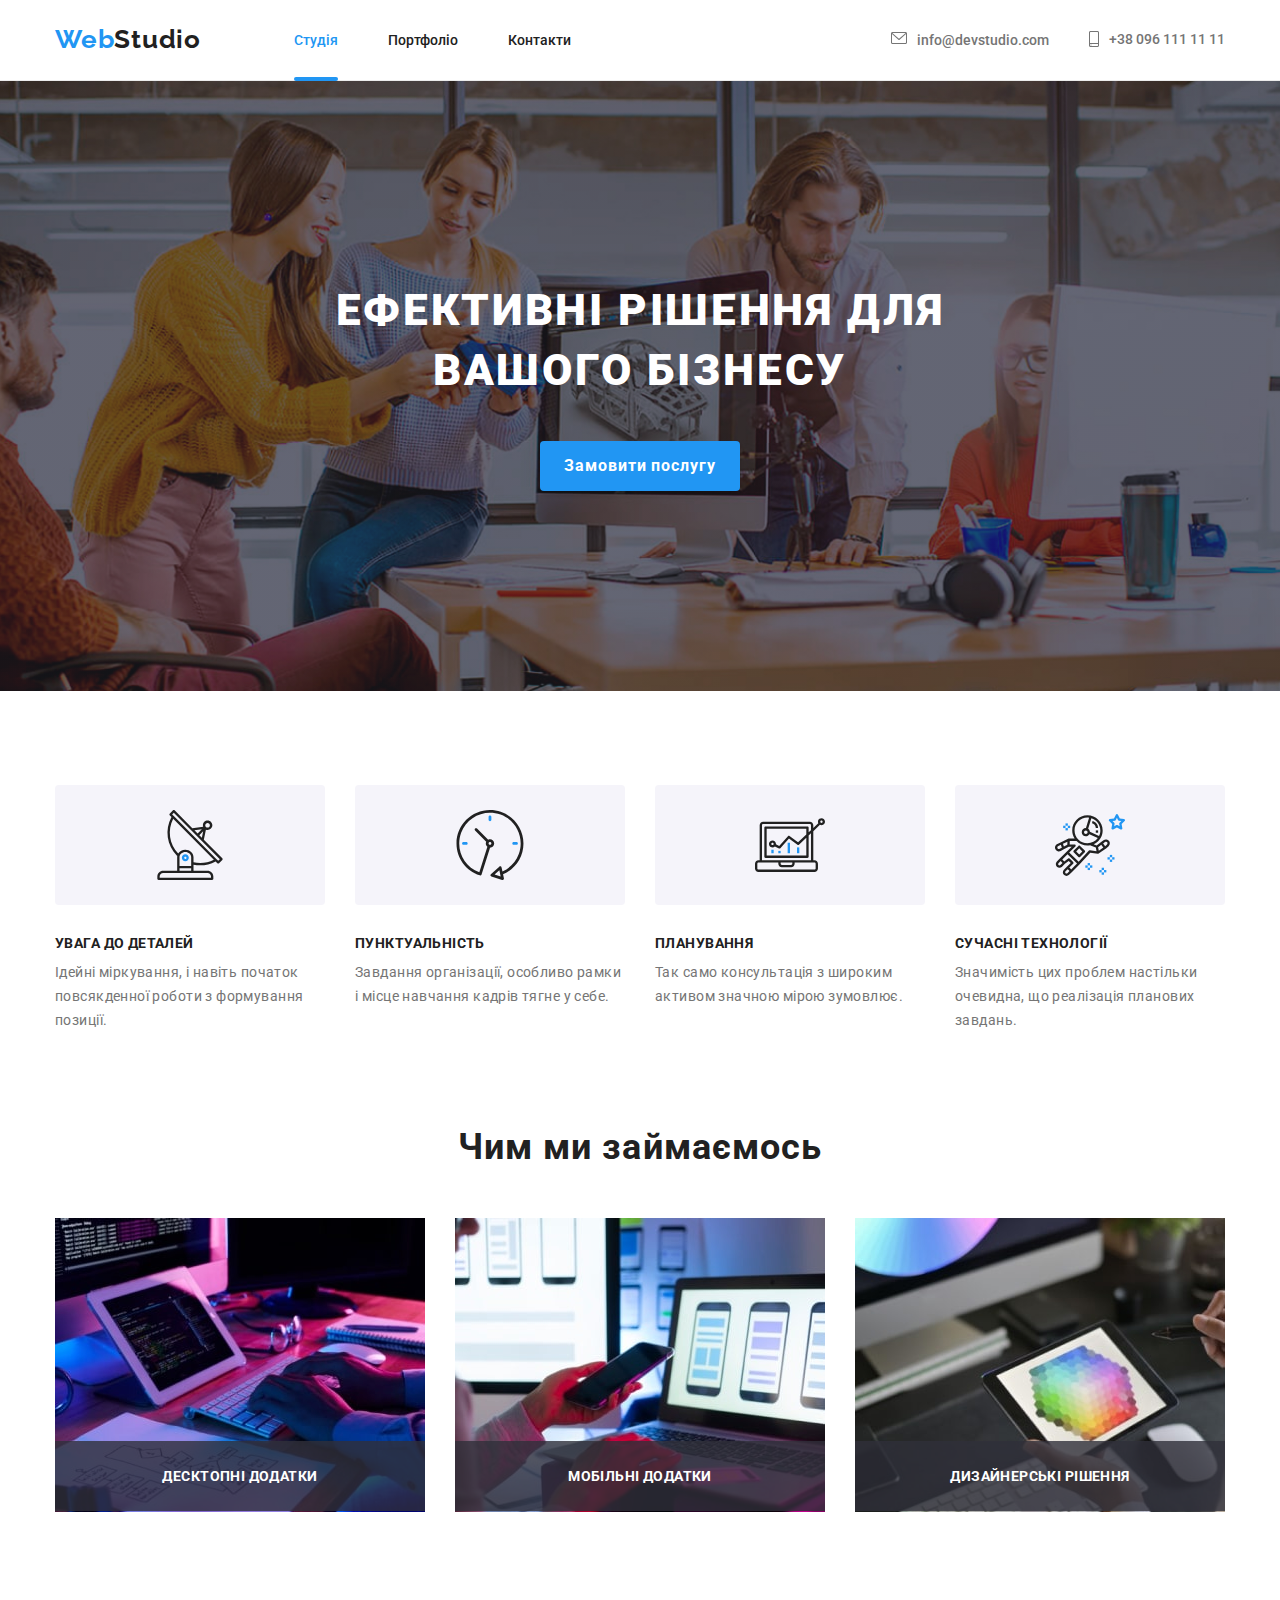
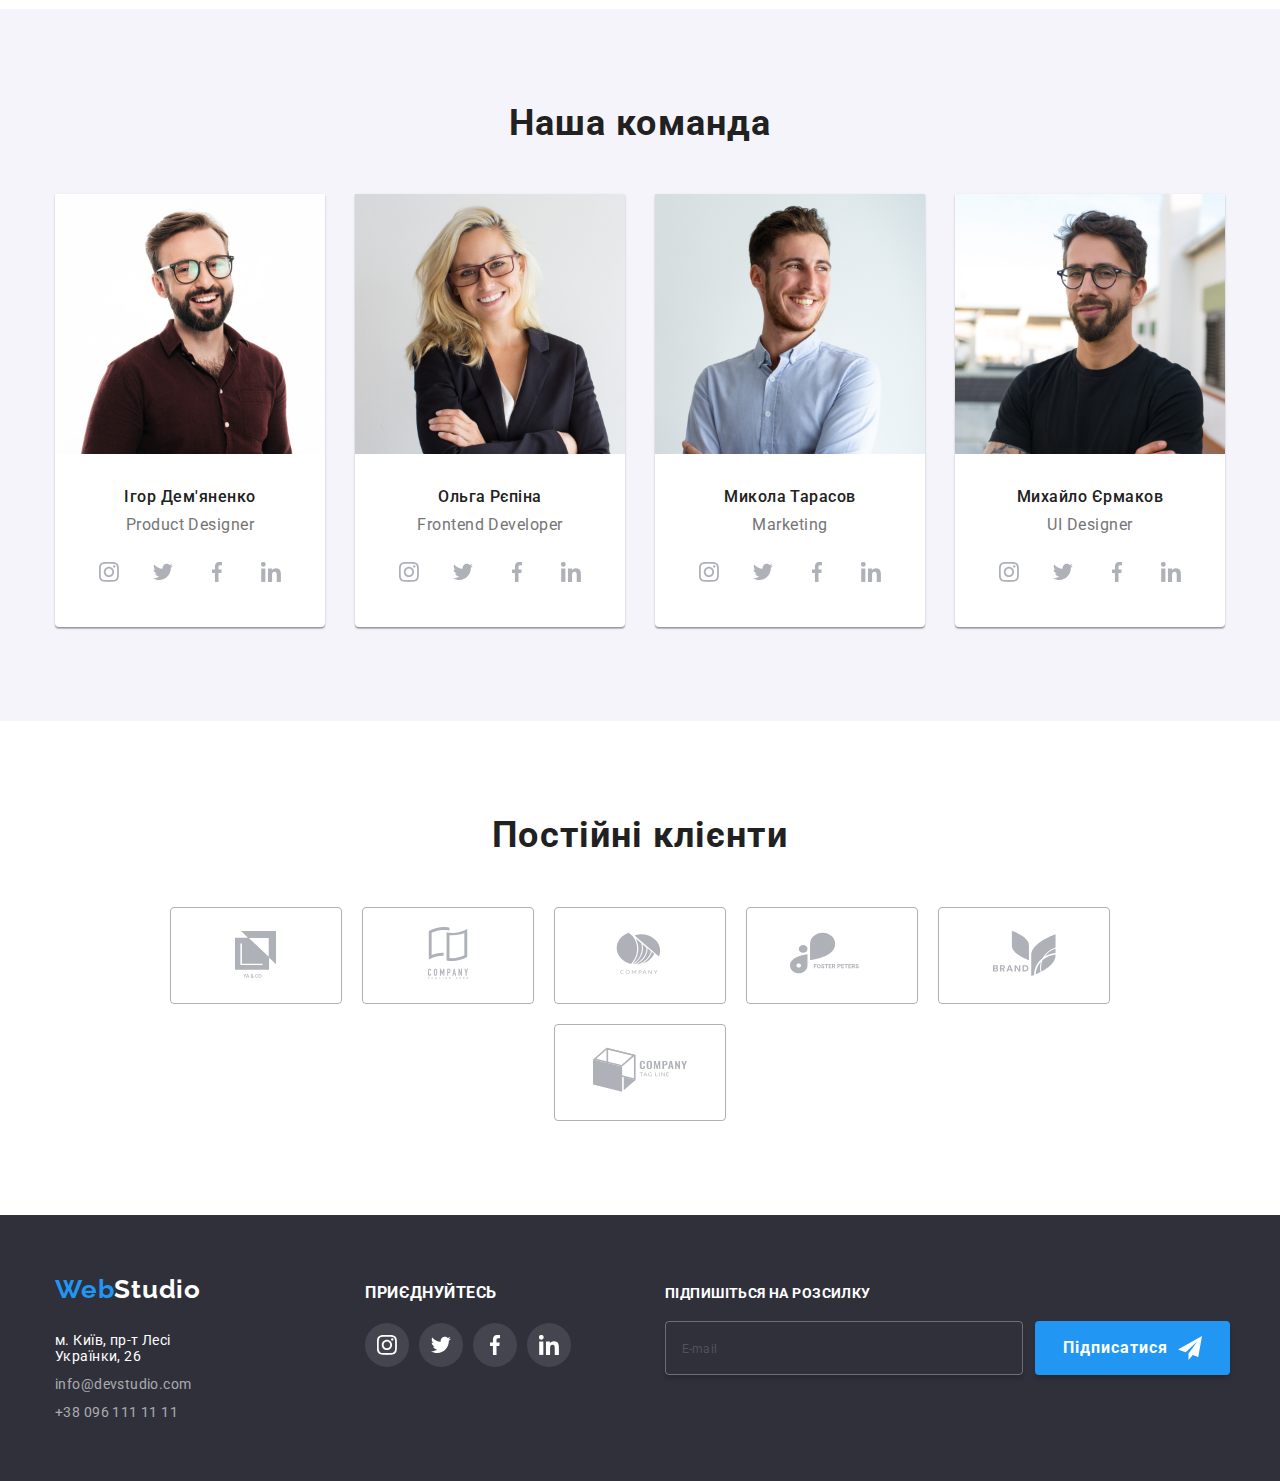
==== commit 306b2ecb: "lab5,6,7" ====
--- a/index.html
+++ b/index.html
@@ -48,7 +48,61 @@
 			<section class="hero">
                 <div class="hero-container container">
                     <h1 class="hero-header">Ефективні рішення для вашого бізнесу</h1>
-                    <button class="hero-button" type="button">Замовити послугу</button>
+                    <button id="open-modal" class="hero-button" type="button">Замовити послугу</button>
+                    <div class="backdrop is-hidden" data-modal>
+                        <div class="modal-wrapper">
+                            <div class="modal">
+                                <button type="button" class="close-modal-button" data-modal-close="">
+                                <svg class="icon-modal">
+                                    <use href="./images/icon-close.svg#icon"></use>
+                                </svg>
+                                </button>
+                                <h2 class="modal-title">Залиште свої дані, ми вам передзвонимо</h2>
+                    
+                                <form class="form-enter">
+                                    <div class="form-group">
+                                        <label for="name">Ім'я</label>
+                                        <div class="input-wrapper">
+                                            <svg class="icon icon-name" viewBox="0 0 18 18"><path d="M9 9C10.6575 9 12 7.6575 12 6C12 4.3425 10.6575 3 9 3C7.3425 3 6 4.3425 6 6C6 7.6575 7.3425 9 9 9ZM9 10.5C6.9975 10.5 3 11.505 3 13.5V14.25C3 14.6625 3.3375 15 3.75 15H14.25C14.6625 15 15 14.6625 15 14.25V13.5C15 11.505 11.0025 10.5 9 10.5Z" /></svg>
+                                            <input type="text" id="name" name="name" placeholder="" required>
+                                        </div>
+                                    </div>
+                                    
+                                    <div class="form-group">
+                                        <label for="phone">Телефон</label>
+                                        <div class="input-wrapper">
+                                            <svg class="icon icon-phone" viewBox="0 0 18 18"><path d="M13.996 11.1226L12.1579 10.9127C11.7164 10.8621 11.2822 11.0141 10.971 11.3252L9.63945 12.6568C7.59144 11.6147 5.91251 9.94301 4.87041 7.88775L6.20922 6.54894C6.5204 6.23775 6.67237 5.80355 6.62171 5.3621L6.41185 3.53842C6.325 2.8075 5.70988 2.2575 4.97173 2.2575H3.71976C2.902 2.2575 2.22175 2.93776 2.2724 3.75552C2.65595 9.93577 7.59868 14.8713 13.7717 15.2548C14.5894 15.3055 15.2697 14.6252 15.2697 13.8075V12.5555C15.2769 11.8246 14.7269 11.2095 13.996 11.1226Z" /></svg>
+                                            <input type="tel" id="phone" name="phone" placeholder="" required>
+                                        </div>
+                                    </div>
+                                    
+                                    <div class="form-group">
+                                        <label for="email">Пошта</label>
+                                        <div class="input-wrapper">
+                                            <svg class="icon icon-email" viewBox="0 0 18 18"><path d="M15 3H3C2.175 3 1.5075 3.675 1.5075 4.5L1.5 13.5C1.5 14.325 2.175 15 3 15H15C15.825 15 16.5 14.325 16.5 13.5V4.5C16.5 3.675 15.825 3 15 3ZM14.7 6.1875L9.3975 9.5025C9.1575 9.6525 8.8425 9.6525 8.6025 9.5025L3.3 6.1875C3.1125 6.0675 3 5.865 3 5.6475C3 5.145 3.5475 4.845 3.975 5.1075L9 8.25L14.025 5.1075C14.4525 4.845 15 5.145 15 5.6475C15 5.865 14.8875 6.0675 14.7 6.1875Z" /></svg>
+                                            <input type="email" id="email" name="email" placeholder="" required>
+                                        </div>
+                                    </div>                                    
+                    
+                                    <div class="form-group comment-padding">
+                                        <label for="comment">Коментар</label>
+                                        <textarea class="comment" id="comment" name="comment" placeholder="Введіть текст" required></textarea>
+                                    </div>
+                    
+                                    <div class="agreement">
+                                        <input type="checkbox" id="checkbox" name="checkbox" required>
+                                        <label for="agreement">
+                                            <span>Погоджуюся з розсилкою та приймаю </span>
+                                            <a href="#" class="contract-terms">Умови договору</a>
+                                        </label>
+                                    </div>
+                    
+                                    <button type="submit" class="submit-button">Відправити</button>
+                                </form>
+                            </div>
+                        </div>
+                    </div>
+                    
                 </div>
 			</section>
 			<section class="main-content">
@@ -90,12 +144,15 @@
                     <ul class="development-stack-list">
                         <li class="development-stack">
                             <img src="./images/img_1.jpg" alt="макінтош" width="370" height="294" />
+                            <p class="development-stack-text">Десктопні додатки</p>
                         </li>
                         <li class="development-stack">
                             <img src="./images/img_2.jpg" alt="макбук" width="370" height="294" />
+                            <p class="development-stack-text">Мобільні додатки</p>
                         </li>
                         <li class="development-stack">
                             <img src="./images/img_3.jpg" alt="айпад" width="370" height="294" />
+                            <p class="development-stack-text">Дизайнерські рішення</p>
                         </li>
                     </ul>
                 </div>
@@ -382,8 +439,22 @@
                         </li>
                     </ul>
                 </div>
-                
+                <div class="footer-subscribe">
+                    <p class="footer-text">Підпишіться на розсилку</p>
+                    <form class="footer-form">
+                        <label class="footer-label-input">
+                            <input type="email" class="footer_input" required="" placeholder="E-mail">
+                        </label>
+                        <button type="submit" class="footer_button">
+                            Підписатися
+                            <svg class="footer-button-svg" width="24" height="24">
+                                <use href="./images/icon-send.svg#icon"></use>
+                            </svg>
+                        </button>
+                    </form>
+                </div>
             </div>
         </footer>
 	</body>
+    <script src="./js/modal.js"></script>
 </html>
--- a/css/styles.css
+++ b/css/styles.css
@@ -15,6 +15,7 @@
     --hero-gradient-color: rgba(47, 48, 58, 0.4);
     --body-color: rgb(33, 33, 33);
     --header-border-color: rgb(236, 236, 236);
+    --submit-button-color: rgba(24, 140, 232, 1);
 }
 
  body {
@@ -40,20 +41,19 @@
 button:focus {
     outline: none;
     border: 1px solid var(--accent-color);
+    transition: 250ms cubic-bezier(0.4, 0, 0.2, 1);
 }
 h1, h2, h3, p, ul, li {
     padding: 0;
     margin: 0;
 }
- .header {
-     background-color: var(--background-primary-color);
-     border-bottom: 1px solid var(--header-border-color);
-     padding: 32px 0;
+.header {
+    background-color: var(--background-primary-color);
+    border-bottom: 1px solid #ECECEC;
 }
 .header .container {
     display: flex;
     align-items: center;
-    flex-wrap: wrap;
 }
 
 .logo {    
@@ -65,7 +65,9 @@
 }
 .navigation-button {
     display: inline-block;
-}
+    padding: 32px 0;
+}
+
 .contact-info {
     margin-left: auto;
     display: flex;
@@ -88,7 +90,7 @@
      color: var(--accent-color) 
 }
  .tel, .email, .navigation-button, .navigation-button-active {
-     transition: color 300ms;
+     transition: 250ms cubic-bezier(0.4, 0, 0.2, 1);
      color: var(--primary-color);
      text-decoration: none;
      font-weight: 500;
@@ -103,9 +105,7 @@
 .navigation-button:focus,
 .navigation-button-active {
     color: var(--accent-color);
-}
-.contact-info a:hover {
-    fill: var(--accent-color);
+    transition: 250ms cubic-bezier(0.4, 0, 0.2, 1);
 }
  .hero {
      background: linear-gradient(var(--hero-gradient-color), var(--hero-gradient-color)), 
@@ -313,6 +313,7 @@
      color: var(--background-primary-color);
      background-color: var(--accent-color);
      box-shadow: 0px 2px 2px 0px rgba(0, 0, 0, 0.12), 0px 1px 2px 0px rgba(0, 0, 0, 0.08), 0px 3px 1px 0px rgba(0, 0, 0, 0.10);
+     transition: 250ms cubic-bezier(0.4, 0, 0.2, 1);
 }
  .project {
      text-decoration: none;
@@ -320,7 +321,6 @@
 .project-list {
     display: grid;
     grid-template-columns: repeat(3, 1fr);
-    /*grid-template-columns: repeat(auto-fill, minmax(370px, auto));*/
     justify-content: center;
     gap: 30px;
 }
@@ -330,7 +330,6 @@
     border: 1px solid var(--project-list-border-color);
 }
 .project img {
-    margin-bottom: 30px;
     width: 100%;
     height: 294px;
     display: block;
@@ -338,6 +337,7 @@
 }
 .project:hover {
     box-shadow: 1px 4px 6px var(--project-color-box-shadow);
+    transition: 250ms cubic-bezier(0.4, 0, 0.2, 1);
 }
 .project-details {
     padding: 0px 24px 20px 24px;
@@ -348,6 +348,7 @@
      font-weight: 700;
      line-height: 2;
      letter-spacing: 0.06em;
+     padding-top: 20px;
 }
  .project-description {
      color: var(--secondary-color);
@@ -378,7 +379,7 @@
 
 .footer>div {
     display: grid;
-    grid-template-columns: repeat(2, auto);
+    grid-template-columns: repeat(3, auto);
     justify-content: start;
     align-items: baseline
 }
@@ -388,13 +389,13 @@
 }
 
 .footer-icon:hover circle {
-    transition: 300ms;
+    transition: 250ms cubic-bezier(0.4, 0, 0.2, 1);
     fill: var(--accent-color);
     color: var(--background-primary-color);
 }
 
 .footer-icon use {
-    transition: 300ms;
+    transition: 250ms cubic-bezier(0.4, 0, 0.2, 1);
     color: var(--background-primary-color);
 }
 
@@ -409,17 +410,17 @@
     fill: var(--background-primary-color);
 }
 
-.employee-icon, use {
+.employee-icon {
     color: var(--employee-icon-color);
 }
 
 .employee-icon:hover circle {
-    transition: 300ms;
+    transition: 250ms cubic-bezier(0.4, 0, 0.2, 1);
     fill: var(--accent-color)
 }
 
 .employee-icon:hover use {
-    transition: 300ms;
+    transition: 250ms cubic-bezier(0.4, 0, 0.2, 1);
     color: var(--background-primary-color);
 }
 
@@ -438,11 +439,11 @@
     width: auto;
     height: auto;
     padding: 16px 32px;
-    fill: currentColor;
+    color: var(--employee-icon-color);
 }
 
 .regular-customers-stack:hover use {
-    transition: 300ms;
+    transition: 250ms cubic-bezier(0.4, 0, 0.2, 1);
     color: var(--accent-color);
     fill: var(--accent-color);
 }
@@ -453,10 +454,380 @@
 }
 
 .regular-customers-stack:hover {
-    transition: 300ms;
+    transition: 250ms cubic-bezier(0.4, 0, 0.2, 1);
     color: var(--accent-color);
     border: 1px var(--accent-color) solid;
 }
 .footer .container {
     gap: 94px;
+}
+
+.navigation-button-active {
+    position: relative;
+}
+.navigation-button-active::after {
+    content: "";
+    display: block;
+    width: 100%;
+    height: 4px;
+    background-color: var(--accent-color);
+    position: absolute;
+    bottom: -1px;
+    border-radius: 2px;
+}
+.development-stack {
+    position: relative;
+}
+.development-stack-text {
+    display: flex;
+    position: absolute;
+    justify-content: center;
+    align-items: center;
+    color: #FFFFFF;
+    text-align: center;
+    font-weight: 700;
+    letter-spacing: 0.42px;
+    text-transform: uppercase;
+    bottom: 3.7px;
+    left: 0;
+    height: 70px;
+    width: 100%;
+    background: rgba(47, 48, 58, 0.8);
+  }
+
+.project-image {
+    position: relative;
+    overflow: hidden;
+}
+
+.project-image img {
+    display: block;
+    width: 100%;
+}
+
+.overlay {
+    position: absolute;
+    top: 0;
+    left: 0;
+    right: 0;
+    background-color: rgba(33, 150, 243, 0.9);
+    display: flex;
+    justify-content: center;
+    align-items: center;
+    color: white;
+    opacity: 0;
+    transform: translateY(100%);
+    transition: 250ms cubic-bezier(0.4, 0, 0.2, 1);
+    padding-left: 24px;
+    padding-right: 24px;
+    padding-top: 63px;
+    padding-bottom: 63px;
+    z-index: 1;
+}
+
+.project-description-overlay {
+    color: var(--background-primary-color);
+    font-size: 18px;
+    font-family: inherit;
+    font-weight: 400;
+    line-height: 28px;
+    letter-spacing: 0.54px;
+    word-wrap: break-word;
+}
+
+.project:hover .overlay {
+    transform: translateY(0); /* Slide up on hover */
+    opacity: 1;
+}
+/* Фон модального окна */
+.backdrop {
+    position: fixed;
+    top: 0;
+    left: 0;
+    width: 100vw;
+    height: 100vh;
+    background: rgba(0, 0, 0, 0.20);
+    display: flex;
+    justify-content: center;
+    align-items: center;
+    visibility: hidden;
+    opacity: 0;
+    transition: opacity 0.3s ease, visibility 0.3s ease;
+}
+
+.backdrop.is-hidden {
+    visibility: hidden;
+    opacity: 0;
+}
+
+.backdrop:not(.is-hidden) {
+    visibility: visible;
+    opacity: 1;
+}
+
+/* Обертка модального окна */
+.modal-wrapper {
+    width: 528px;
+    height: 581px;
+    position: relative;
+}
+
+/* Само модальное окно */
+.modal {
+    background: white;
+    box-shadow: 0px 2px 1px rgba(0, 0, 0, 0.20);
+    border-radius: 4px;
+    width: 528px;
+    height: 581px;
+    position: relative;
+    padding: 40px;
+}
+
+/* Заголовок */
+.modal-title {
+    text-align: center;
+    color: #212121;
+    font-size: 20px;
+    font-family: Roboto;
+    font-weight: 700;
+    letter-spacing: 0.60px;
+    word-wrap: break-word;
+    margin-bottom: 12px;
+}
+
+/* Поля ввода */
+.form-group {
+    margin-bottom: 10px;
+}
+
+.comment-padding {
+    margin-bottom: 20px;
+}
+
+.form-group label {
+    display: block;
+    color: #757575;
+    font-size: 12px;
+    font-family: Roboto;
+    font-weight: 400;
+    letter-spacing: 0.12px;
+    padding-bottom: 4px;
+}
+
+.input-wrapper {
+    position: relative;
+    display: flex;
+    align-items: center;
+}
+
+.icon {
+    position: absolute;
+    left: 12px;
+    width: 18px;
+    height: 18px;
+    fill: #212121; /* Установите начальный цвет иконки */
+    transition: 250ms cubic-bezier(0.4, 0, 0.2, 1);
+}
+
+.form-group input,
+.form-group textarea {
+    width: 100%;
+    padding-bottom: 10px;
+    padding-top: 10px;
+    padding-left: 16px;
+    border-radius: 4px;
+    border: 1px solid rgba(33, 33, 33, 0.20);
+    resize: none;
+}
+
+.form-group input {
+    padding-left: 42px;
+}
+
+input:focus, textarea:focus {
+    outline: var(--accent-color);
+    border: 1px solid var(--accent-color);
+    transition: 250ms cubic-bezier(0.4, 0, 0.2, 1);
+}
+
+.input-wrapper:focus-within .icon {
+    fill: var(--accent-color); /* Цвет иконки при фокусе на инпуте */
+}
+
+textarea {
+    height: 100px;
+}
+
+.comment {
+
+    height: 120px;
+}
+
+/* Плейсхолдер */
+::placeholder {
+    color: rgba(117, 117, 117, 0.50);
+    font-size: 12px;
+    letter-spacing: 0.12px;
+}
+
+.agreement {
+    color: #757575;
+    font-size: 14px;
+    font-family: Roboto;
+    font-weight: 400;
+    letter-spacing: 0.42px;
+    margin-left: 13px;
+    margin-bottom: 31px;
+    display: flex;
+    gap: 9px;
+    justify-content: center;
+}
+
+.contract-terms {
+    color: var(--accent-color);
+    text-decoration: underline;
+    margin-left: 5px;
+}
+
+/* Кнопка отправки */
+.submit-button {
+    width: 200px;
+    height: 50px;
+    background: var(--accent-color);
+    box-shadow: 0px 4px 4px 0px rgba(0, 0, 0, 0.15);
+    border-radius: 4px;
+    color: var(--background-primary-color);
+    font-size: 16px;
+    font-family: inherit;
+    font-weight: 700;
+    letter-spacing: 0.06em;
+    line-height: 30px;
+    text-align: center;
+    margin: 0 auto;
+    display: block;
+    cursor: pointer;
+}
+
+.submit-button:hover {
+    background-color: var(--submit-button-color);
+    transition: 250ms cubic-bezier(0.4, 0, 0.2, 1);
+}
+
+.modal-close {
+    position: absolute;
+    top: 10px;
+    right: 10px;
+    background: none;
+    border: none;
+    font-size: 24px;
+    cursor: pointer;
+}
+
+body.modal-open {
+    overflow: hidden;
+}
+
+.close-modal-button {
+    display: flex;
+    position: absolute;
+    top: 8px;
+    right: 8px;
+    width: 30px;
+    height: 30px;
+    align-items: center;
+    justify-content: center;
+    border-radius: 50%;
+    background-color: #fff;
+    border: 1px solid rgba(0, 0, 0, .1);
+    cursor: pointer;
+}
+
+.icon-modal {
+    min-width: 18px;
+    min-height: 18px;
+    justify-items: center;
+    padding-right: 0;
+    padding-left: 0;
+    fill: #212121;
+    transition: 250ms cubic-bezier(0.4, 0, 0.2, 1);
+}
+
+.close-modal-button:hover use {
+    fill: var(--accent-color);
+    transition: 250ms cubic-bezier(0.4, 0, 0.2, 1);
+}
+
+.form-enter input[type=checkbox] {
+    appearance: none;
+    border: #212121 1px solid;
+    height: 15px;
+    min-width: 16px;
+    color: #fff;
+    border-radius: 2px;
+    transition-duration: .5s;
+}
+
+.form-enter input[type=checkbox]:checked::before {
+    content: "✔";
+    margin-left: 3px;
+    display: inline-block;
+    text-align: center;
+}
+
+.form-enter input[type=checkbox]:checked {
+    background: #2196f3;
+    border: none;
+    color: #fff;
+}
+
+.footer-subscribe {
+    display: grid;
+    grid-template-columns: repeat(1, auto);
+}
+
+.footer .footer-text {
+    color: #fff;
+    font-weight: 700;
+    letter-spacing: .03em;
+    text-transform: uppercase;
+    margin-bottom: 20px;
+}
+.footer .footer-form {
+    display: grid;
+    grid-template-columns: repeat(2, 1fr);
+}
+
+.footer .footer_input {
+    background: rgba(33, 150, 243, 0);
+    -webkit-box-shadow: 0 4px 4px rgba(0, 0, 0, .15);
+    box-shadow: 0 4px 4px rgba(0, 0, 0, .15);
+    border-radius: 4px;
+    border: 1px rgba(255, 255, 255, .3) solid;
+    padding: 16px 0 16px 16px;
+    font-size: 16px;
+    line-height: 1.25;
+    letter-spacing: .03em;
+    color: rgba(255, 255, 255, .6);
+    width: 358px;
+}
+.footer .footer_button {
+    background: #2196f3;
+    -webkit-box-shadow: 0 4px 4px rgba(0, 0, 0, .15);
+    box-shadow: 0 4px 4px rgba(0, 0, 0, .15);
+    border-radius: 4px;
+    border: none;
+    padding: 12px 28px;
+    margin-left: 12px;
+    font-size: 16px;
+    font-weight: 700;
+    line-height: 1.875;
+    letter-spacing: .06em;
+    color: #fff;
+    display: flex;
+    align-items: center;
+    transition: background-color .3s ease-in-out;
+}
+.footer .footer-button-svg {
+    margin-left: 10px;
+    fill: currentColor;
 }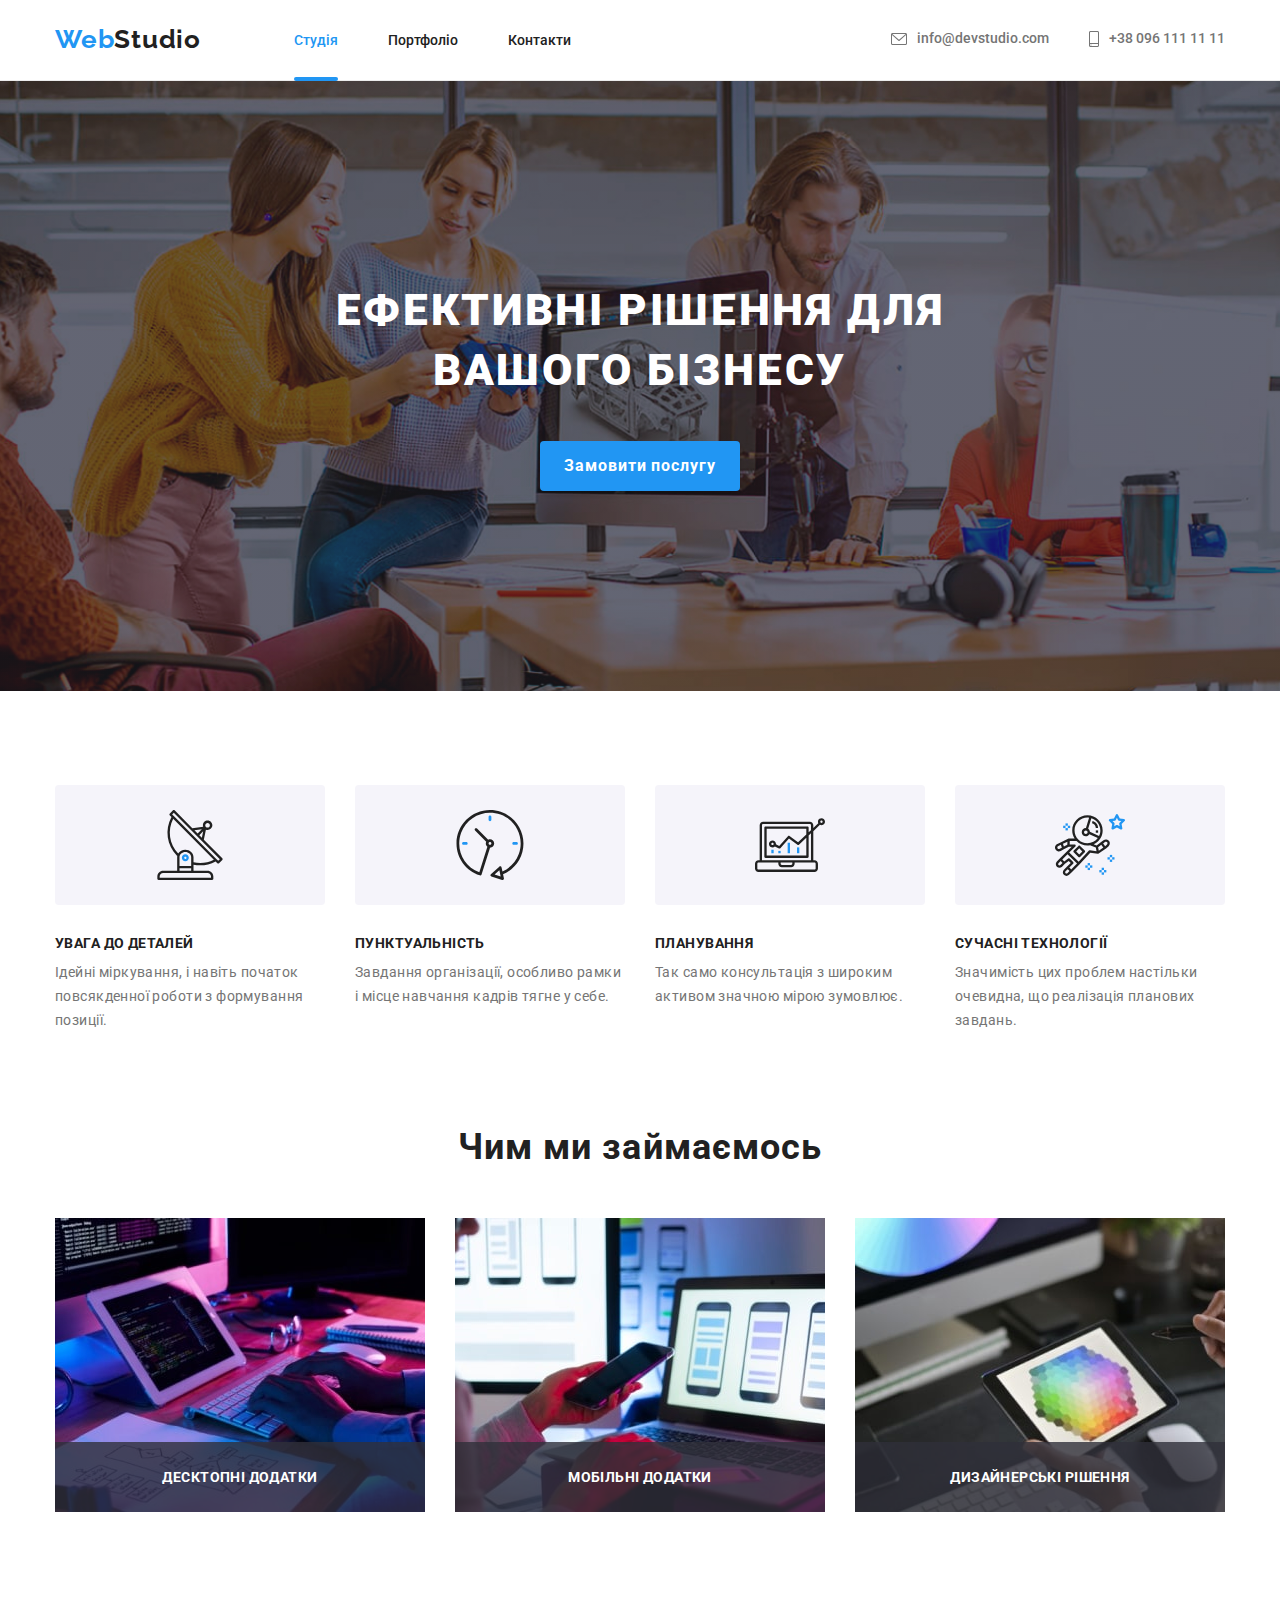
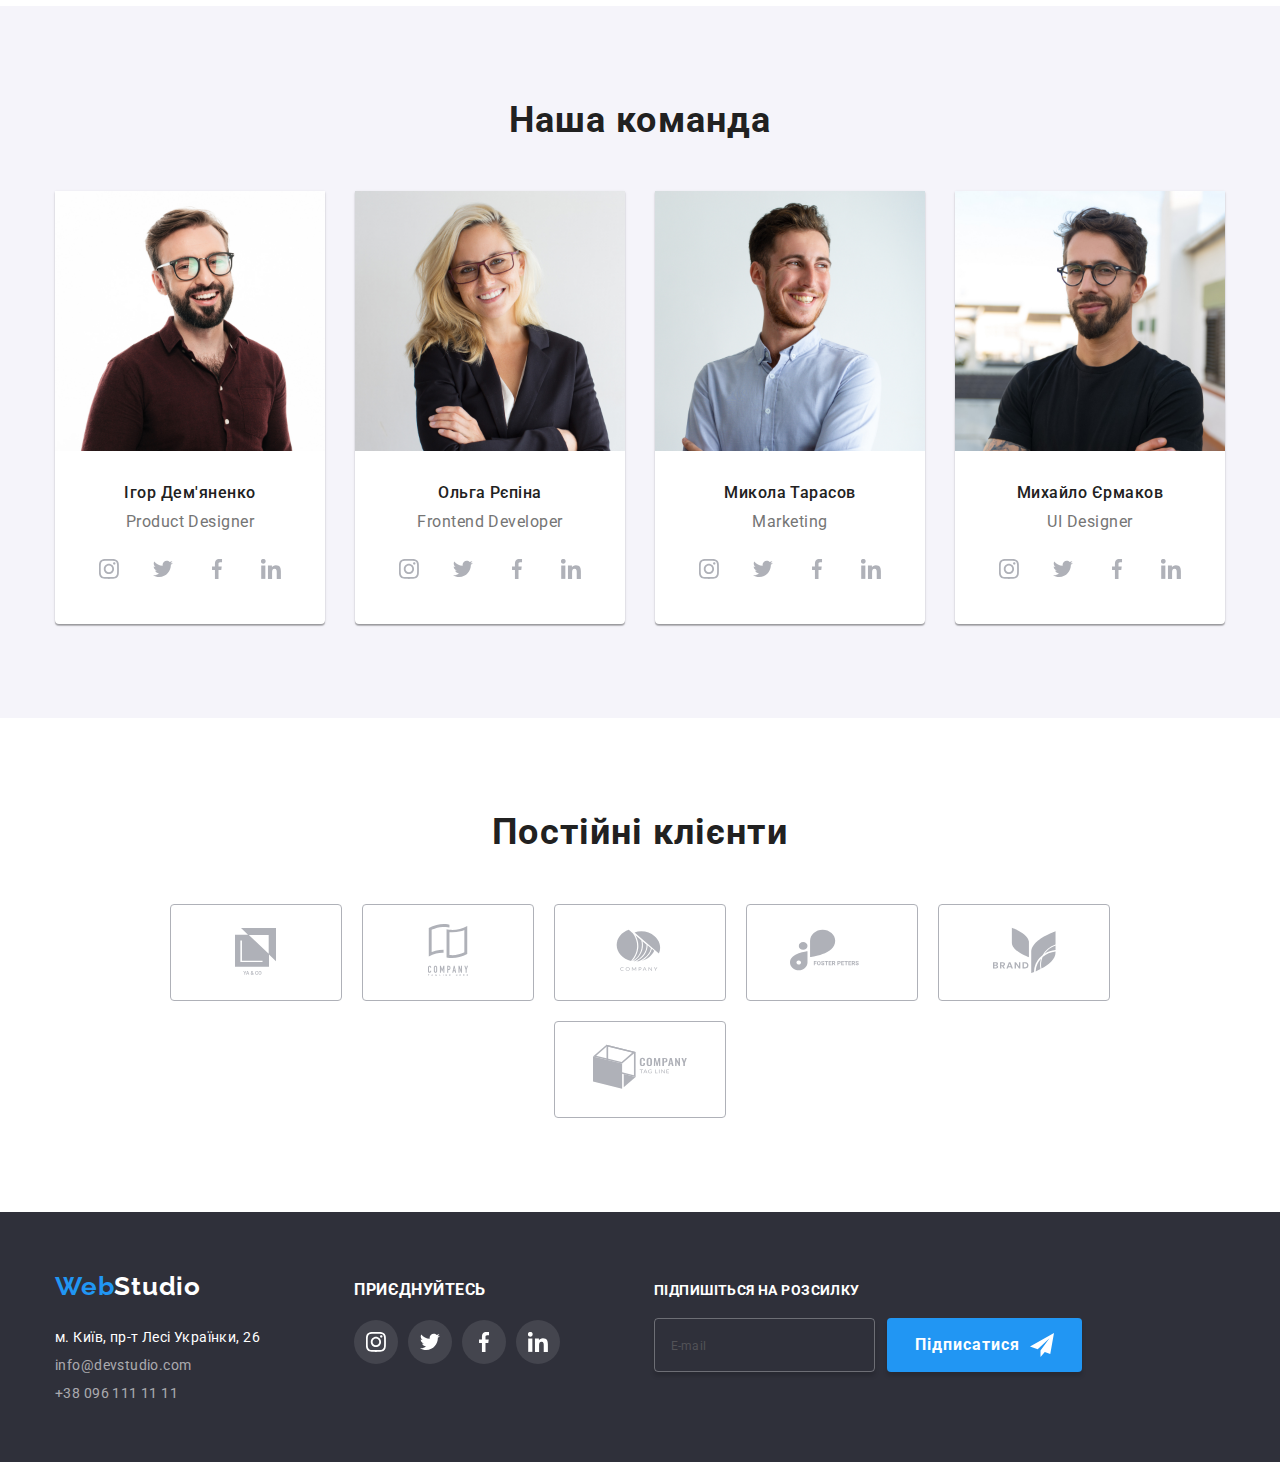
==== commit 5be73c05: "some fix" ====
--- a/index.html
+++ b/index.html
@@ -28,7 +28,7 @@
                     <li>
                         <a class="email" href="mailto:info@devstudio.com" title="info@devstudio.com">
                             <svg class="style-icon" width="16" height="12" viewBox="0 0 16 12">
-                                <use href="../images/email.svg#icon"></use>
+                                <use href="./images/email.svg#icon"></use>
                             </svg>
                             info@devstudio.com
                         </a>
@@ -36,7 +36,7 @@
                     <li>
                         <a class="tel" href="tel:+380961111111">
                             <svg class="style-icon" width="10" height="16" viewBox="0 0 10 16">
-                                <use href="../images/tel.svg#icon"></use>
+                                <use href="./images/tel.svg#icon"></use>
                             </svg>
                             +38 096 111 11 11
                         </a>
@@ -91,7 +91,7 @@
                     
                                     <div class="agreement">
                                         <input type="checkbox" id="checkbox" name="checkbox" required>
-                                        <label for="agreement">
+                                        <label for="checkbox">
                                             <span>Погоджуюся з розсилкою та приймаю </span>
                                             <a href="#" class="contract-terms">Умови договору</a>
                                         </label>
--- a/css/styles.css
+++ b/css/styles.css
@@ -98,6 +98,7 @@
  .tel, .email {
      color: var(--secondary-color);
      display: inline-flex;
+     align-items: center;
 }
 .contact-info a:hover,
 .contact-info a:focus,
@@ -362,7 +363,6 @@
     font-size: 14px;
     font-weight: 700;
     text-transform: uppercase;
-    margin-left: 70px;
 }
 
 .footer-icons-div h3 {
@@ -371,15 +371,15 @@
 }
 
 .footer-icons-ul {
-    display: grid;
-    grid-template-columns: repeat(4, auto);
+    display: flex;
+    flex-wrap: wrap;
     gap: 10px;
     justify-content: start;
 }
 
 .footer>div {
-    display: grid;
-    grid-template-columns: repeat(3, auto);
+    display: flex;
+    flex-wrap: wrap;
     justify-content: start;
     align-items: baseline
 }
@@ -488,7 +488,7 @@
     font-weight: 700;
     letter-spacing: 0.42px;
     text-transform: uppercase;
-    bottom: 3.7px;
+    bottom: 0;
     left: 0;
     height: 70px;
     width: 100%;
@@ -522,6 +522,8 @@
     padding-right: 24px;
     padding-top: 63px;
     padding-bottom: 63px;
+    width: 100%;
+    height: 100%;
     z-index: 1;
 }
 
@@ -611,7 +613,7 @@
     font-family: Roboto;
     font-weight: 400;
     letter-spacing: 0.12px;
-    padding-bottom: 4px;
+    margin-bottom: 4px;
 }
 
 .input-wrapper {
@@ -764,7 +766,7 @@
     min-width: 16px;
     color: #fff;
     border-radius: 2px;
-    transition-duration: .5s;
+    transition: 250ms cubic-bezier(0.4, 0, 0.2, 1);
 }
 
 .form-enter input[type=checkbox]:checked::before {
@@ -781,8 +783,7 @@
 }
 
 .footer-subscribe {
-    display: grid;
-    grid-template-columns: repeat(1, auto);
+    flex-grow: 1;
 }
 
 .footer .footer-text {
@@ -793,13 +794,11 @@
     margin-bottom: 20px;
 }
 .footer .footer-form {
-    display: grid;
-    grid-template-columns: repeat(2, 1fr);
+    display: flex;
 }
 
 .footer .footer_input {
     background: rgba(33, 150, 243, 0);
-    -webkit-box-shadow: 0 4px 4px rgba(0, 0, 0, .15);
     box-shadow: 0 4px 4px rgba(0, 0, 0, .15);
     border-radius: 4px;
     border: 1px rgba(255, 255, 255, .3) solid;
@@ -808,11 +807,9 @@
     line-height: 1.25;
     letter-spacing: .03em;
     color: rgba(255, 255, 255, .6);
-    width: 358px;
 }
 .footer .footer_button {
     background: #2196f3;
-    -webkit-box-shadow: 0 4px 4px rgba(0, 0, 0, .15);
     box-shadow: 0 4px 4px rgba(0, 0, 0, .15);
     border-radius: 4px;
     border: none;
@@ -825,9 +822,13 @@
     color: #fff;
     display: flex;
     align-items: center;
-    transition: background-color .3s ease-in-out;
+    transition: 250ms cubic-bezier(0.4, 0, 0.2, 1);
 }
 .footer .footer-button-svg {
     margin-left: 10px;
     fill: currentColor;
+}
+
+.development-stack img {
+    display: block;
 }